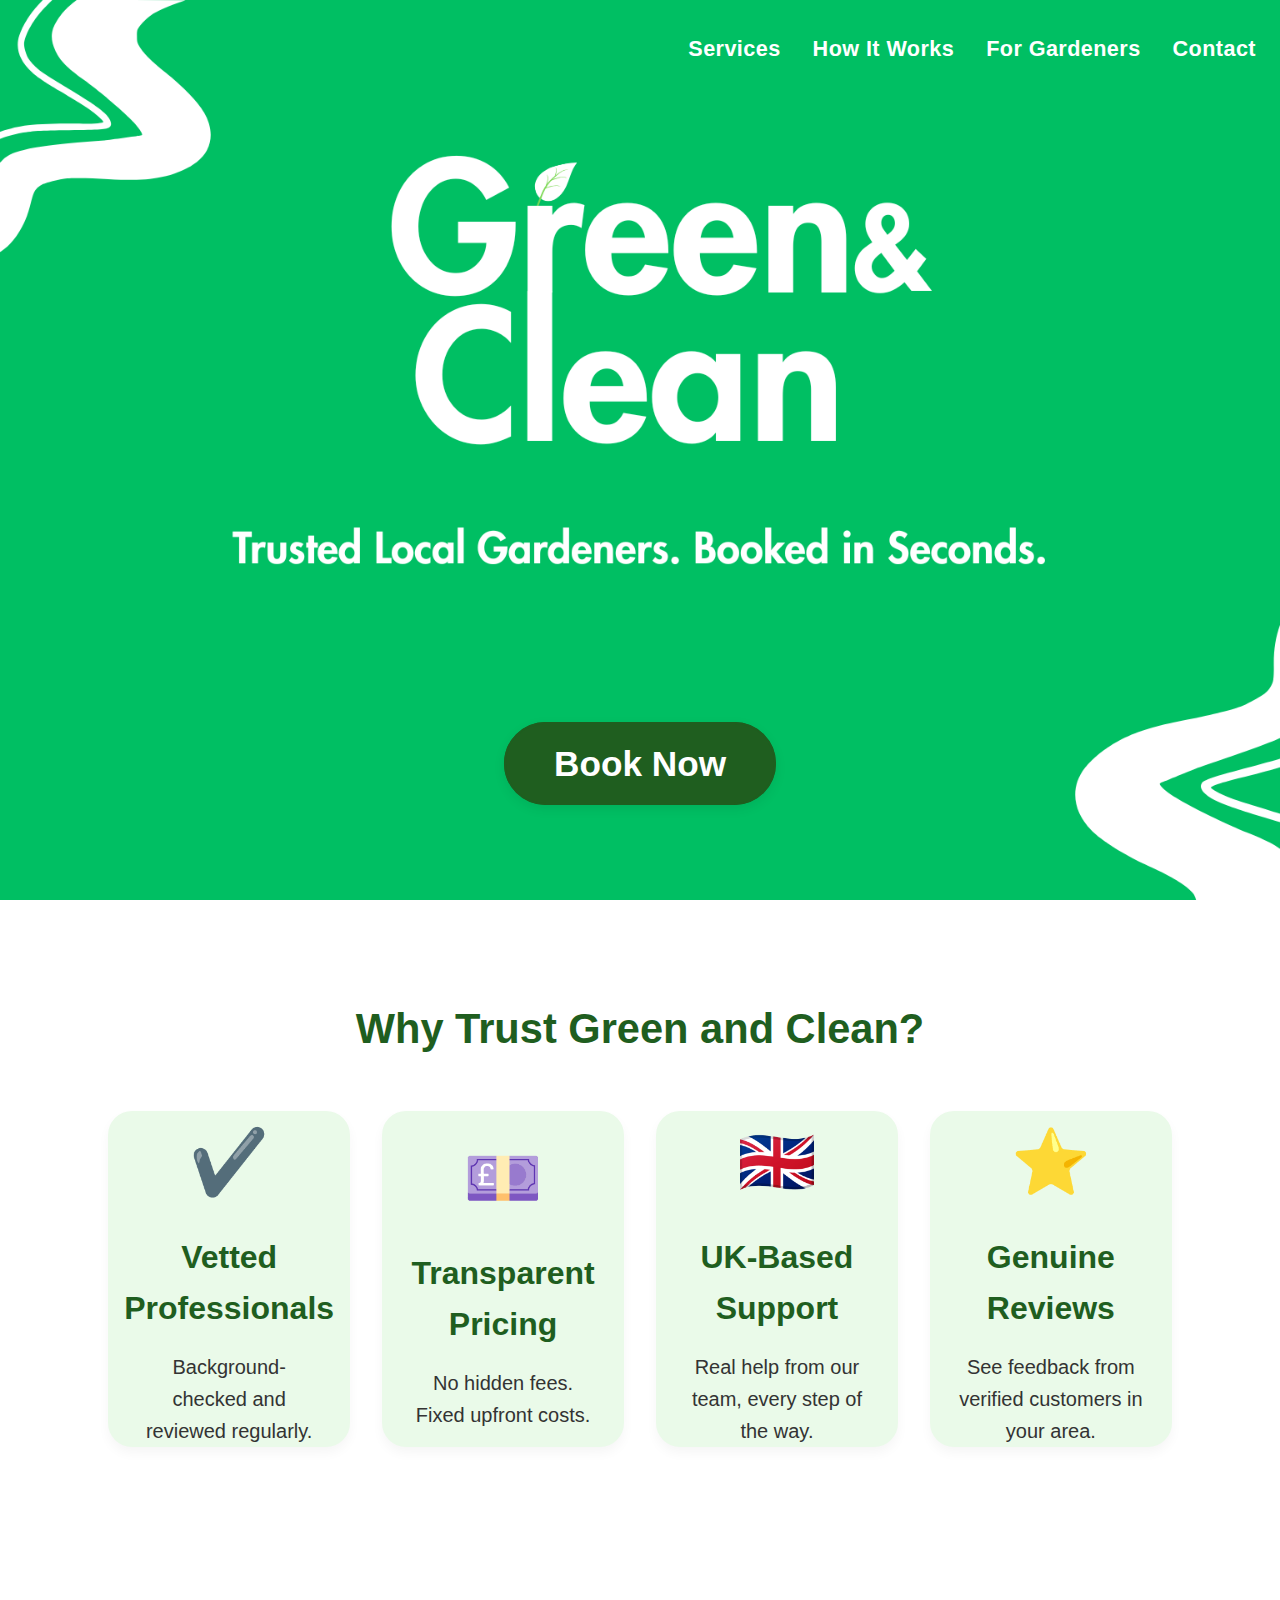
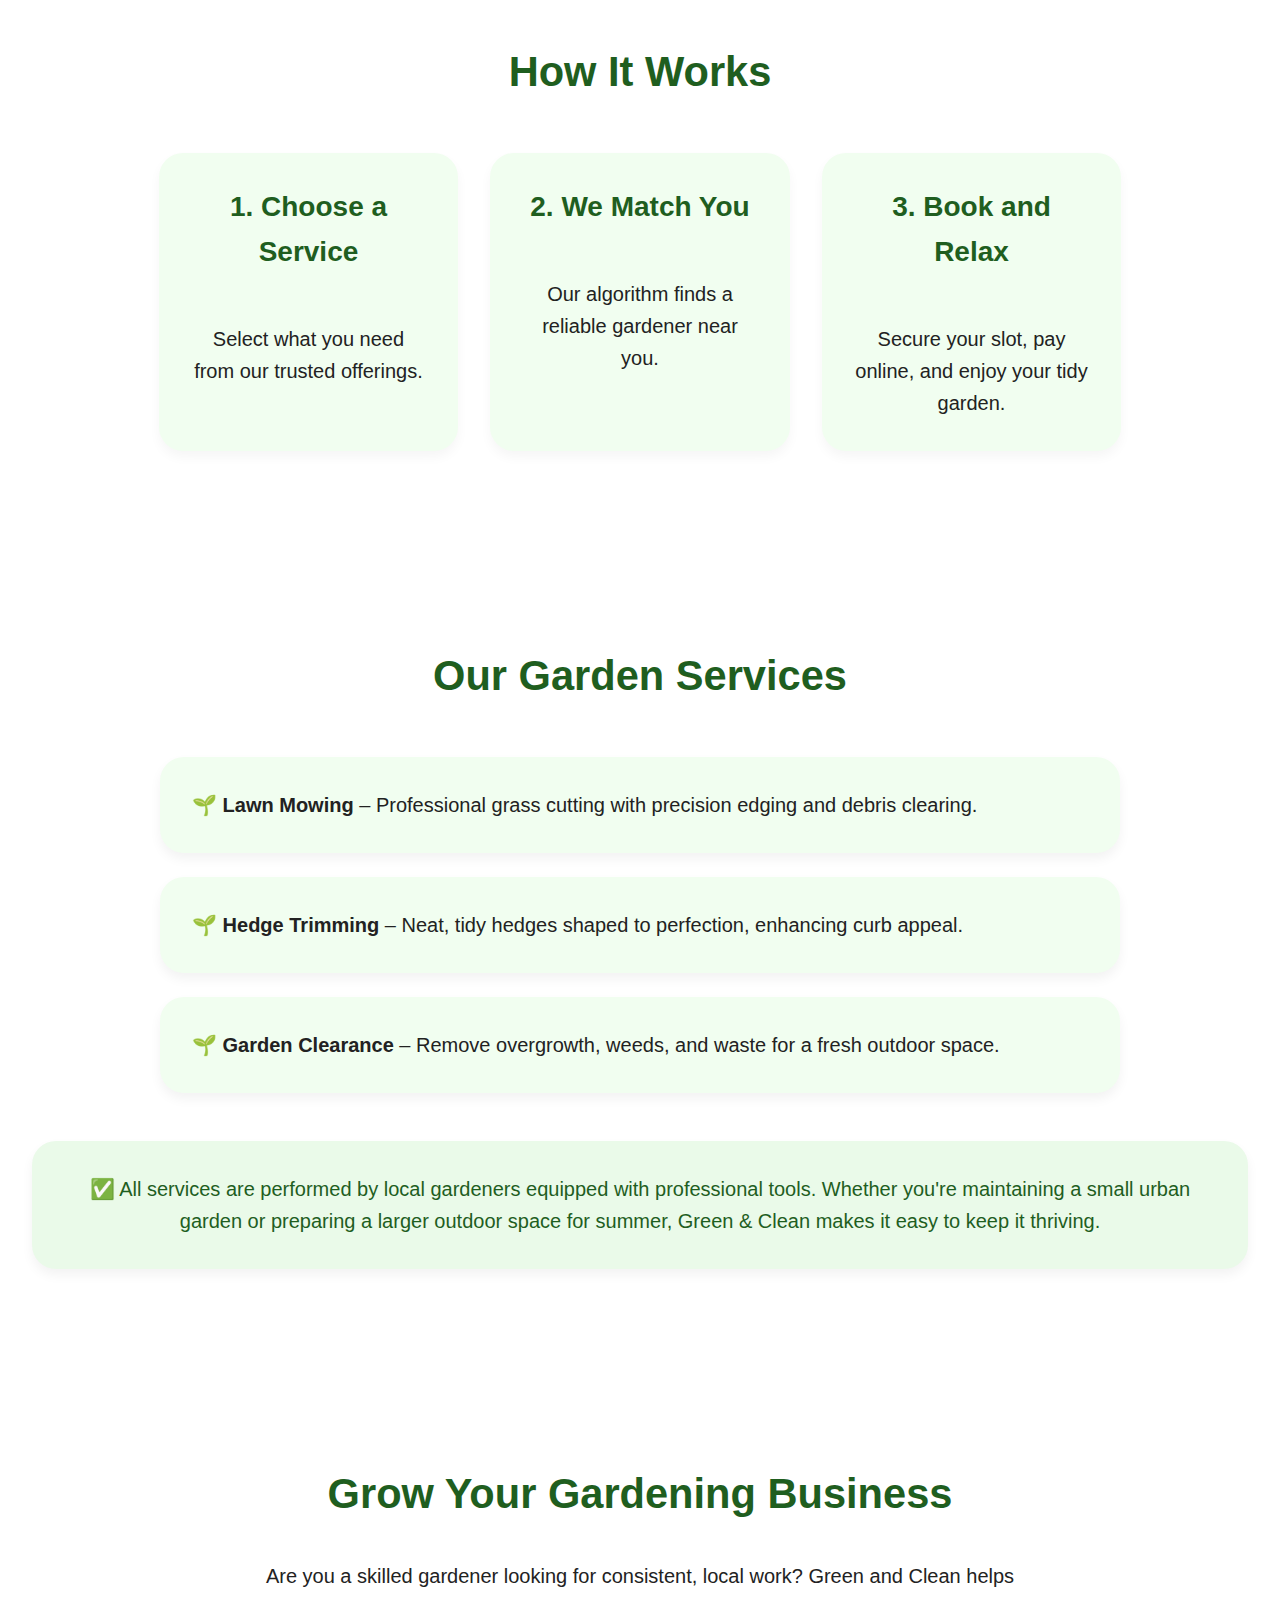
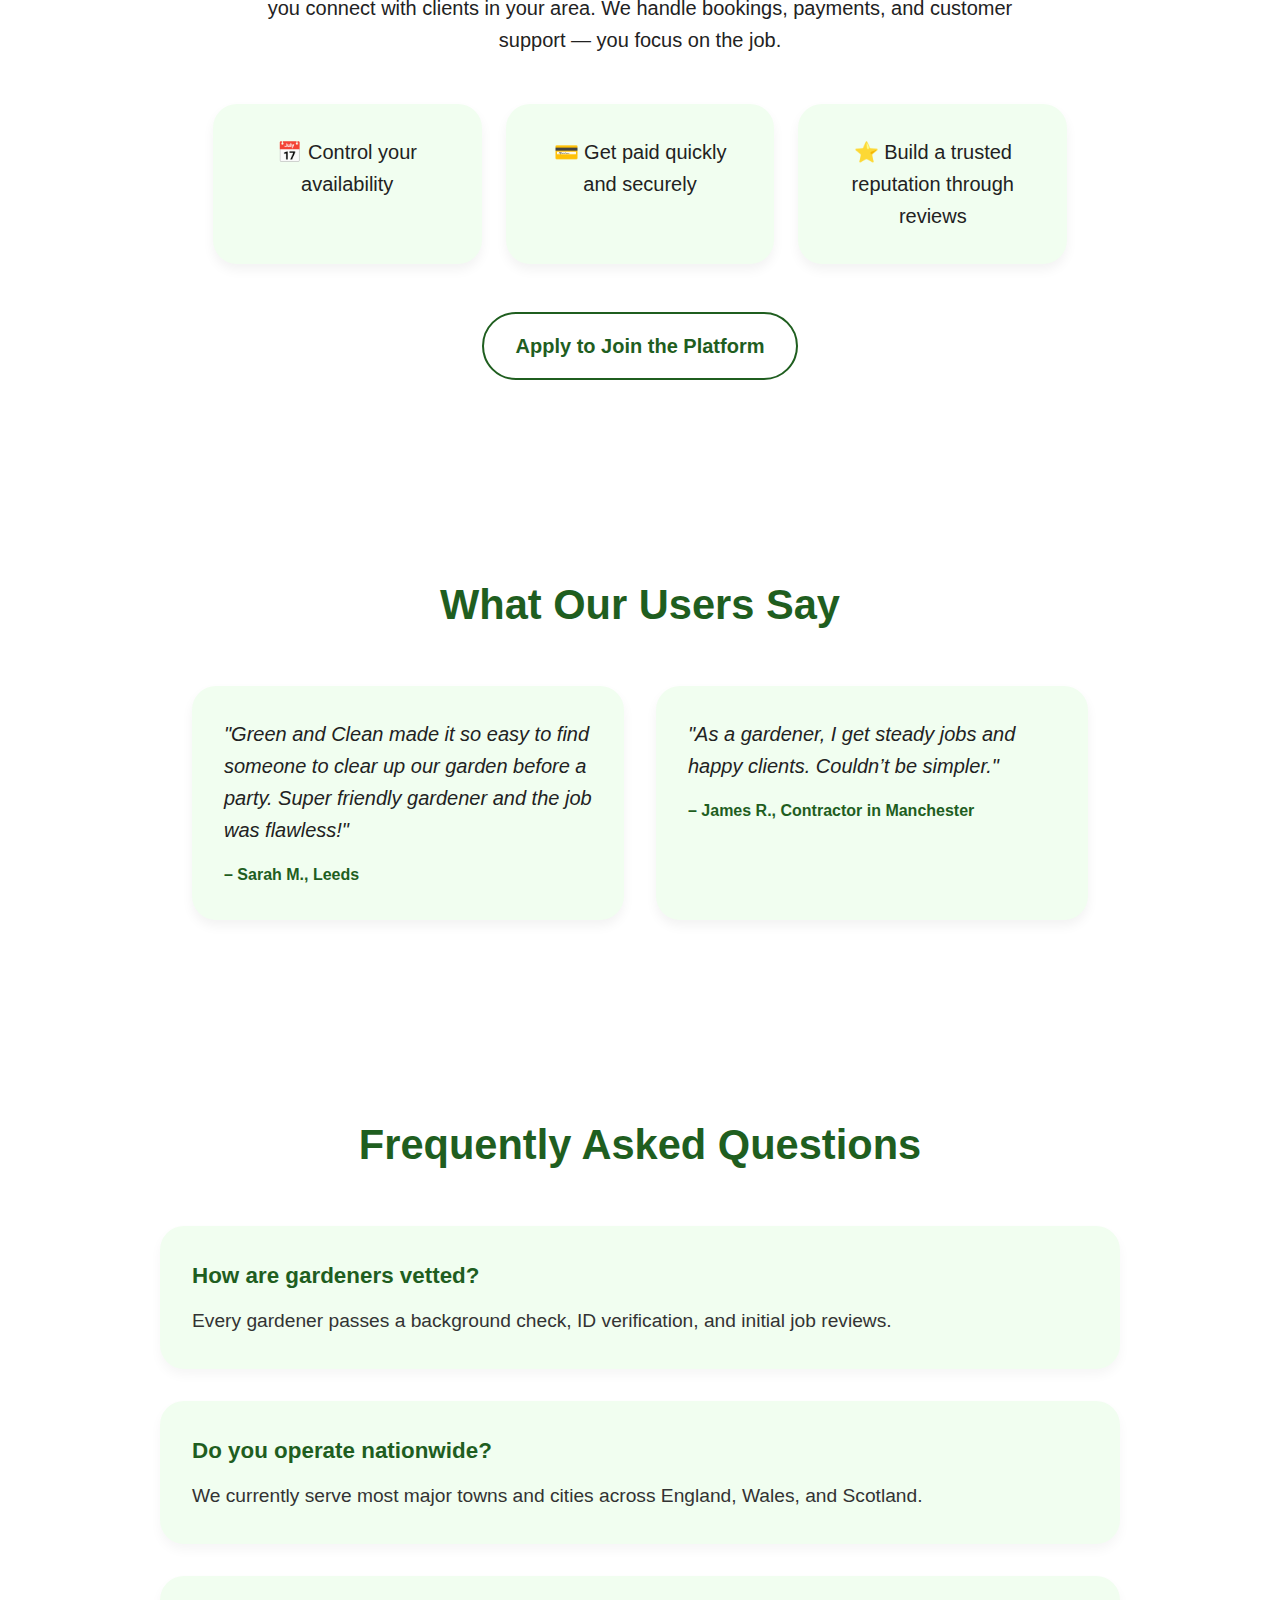
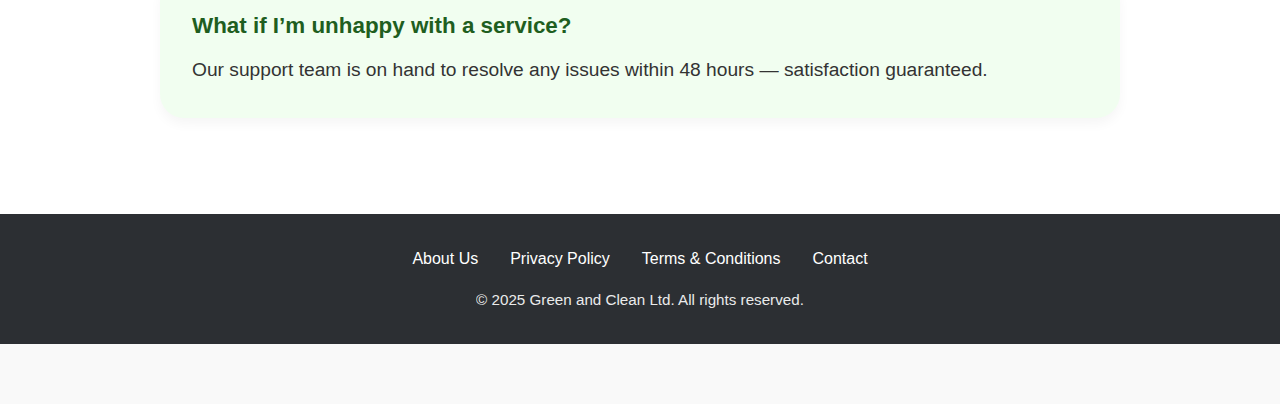
==== index.html @ ac37b27d "init landing page" ====
<!DOCTYPE html>
<html lang="en">
<head>
  <meta charset="UTF-8" />
  <meta name="viewport" content="width=device-width, initial-scale=1.0" />
  <meta name="description" content="Book trusted local gardeners with Green and Clean. Lawn mowing, hedge trimming, pressure washing and more across the UK." />
  <title>Green and Clean | Outdoor Gardening Services</title>
  <link rel="stylesheet" href="styles.css" />
  <link href="https://fonts.googleapis.com/css2?family=Inter:wght@400;600;700&display=swap" rel="stylesheet">
</head>
<body>
<!-- HERO SECTION -->
<header class="hero-banner">
    <div class="topbar">
      <ul class="nav-links">
        <li><a href="#services">Services</a></li>
        <li><a href="#how-it-works">How it Works</a></li>
        <li><a href="#contractors">For Gardeners</a></li>
        <li><a href="#contact">Contact</a></li>
      </ul>
    </div>
    <img src="assets/banner.png" alt="Green and Clean Banner" class="hero-banner-img" />
  </header>
  
  <!-- BOOK NOW BUTTON -->
  <div class="book-now-container">
    <a href="#services" class="cta large-cta">Book Now</a>
  </div>
  
  

<!-- TRUST SECTION -->
<section class="trust-section">
    <h2>Why Trust Green and Clean?</h2>
    <div class="trust-row">
      <div class="trust-block">
        <div class="emoji">✔️</div>
        <h3>Vetted Professionals</h3>
        <p>Background-checked and reviewed regularly.</p>
      </div>
      <div class="trust-block">
        <div class="emoji">💷</div>
        <h3>Transparent Pricing</h3>
        <p>No hidden fees. Fixed upfront costs.</p>
      </div>
      <div class="trust-block">
        <div class="emoji">🇬🇧</div>
        <h3>UK-Based Support</h3>
        <p>Real help from our team, every step of the way.</p>
      </div>
      <div class="trust-block">
        <div class="emoji">⭐</div>
        <h3>Genuine Reviews</h3>
        <p>See feedback from verified customers in your area.</p>
      </div>
    </div>
  </section>

   
    <!-- HOW IT WORKS SECTION -->
    <section id="how-it-works" class="how-it-works">
      <h2>How It Works</h2>
      <div class="steps">
        <div class="step"><strong>1. Choose a Service</strong><br>Select what you need from our trusted offerings.</div>
        <div class="step"><strong>2. We Match You</strong><br>Our algorithm finds a reliable gardener near you.</div>
        <div class="step"><strong>3. Book and Relax</strong><br>Secure your slot, pay online, and enjoy your tidy garden.</div>
      </div>
    </section>
  
<!-- SERVICES SECTION -->
<section id="services" class="services">
    <h2>Our Garden Services</h2>
    <div class="services-wrapper">
      <div class="services-block">
        <p>🌱 <strong>Lawn Mowing</strong> – Professional grass cutting with precision edging and debris clearing.</p>
      </div>
      <div class="services-block">
        <p>🌱 <strong>Hedge Trimming</strong> – Neat, tidy hedges shaped to perfection, enhancing curb appeal.</p>
      </div>
      <div class="services-block">
        <p>🌱 <strong>Garden Clearance</strong> – Remove overgrowth, weeds, and waste for a fresh outdoor space.</p>
      </div>
    </div>
  
    <div class="services-block highlight">
      <p>✅ All services are performed by local gardeners equipped with professional tools. Whether you're maintaining a small urban garden or preparing a larger outdoor space for summer, Green & Clean makes it easy to keep it thriving.</p>
    </div>
  </section> 

  
<!-- FOR CONTRACTORS -->
<section id="contractors" class="contractors">
    <h2>Grow Your Gardening Business</h2>
    <p class="contractors-intro">
      Are you a skilled gardener looking for consistent, local work? Green and Clean helps you connect with clients in your area. We handle bookings, payments, and customer support — you focus on the job.
    </p>
    <div class="contractors-features">
      <div class="contractor-block">📅 Control your availability</div>
      <div class="contractor-block">💳 Get paid quickly and securely</div>
      <div class="contractor-block">⭐ Build a trusted reputation through reviews</div>
    </div>
    <a href="#join" class="cta secondary">Apply to Join the Platform</a>
  </section>
  
<!-- TESTIMONIALS -->
<section class="testimonials">
    <h2>What Our Users Say</h2>
    <div class="testimonial-wrapper">
      <div class="testimonial-block">
        <p><em>"Green and Clean made it so easy to find someone to clear up our garden before a party. Super friendly gardener and the job was flawless!"</em></p>
        <span>– Sarah M., Leeds</span>
      </div>
      <div class="testimonial-block">
        <p><em>"As a gardener, I get steady jobs and happy clients. Couldn’t be simpler."</em></p>
        <span>– James R., Contractor in Manchester</span>
      </div>
    </div>
  </section>
  
  <!-- FAQ -->
  <section class="faq">
    <h2>Frequently Asked Questions</h2>
    <div class="faq-wrapper">
      <div class="faq-item">
        <strong>How are gardeners vetted?</strong>
        <p>Every gardener passes a background check, ID verification, and initial job reviews.</p>
      </div>
      <div class="faq-item">
        <strong>Do you operate nationwide?</strong>
        <p>We currently serve most major towns and cities across England, Wales, and Scotland.</p>
      </div>
      <div class="faq-item">
        <strong>What if I’m unhappy with a service?</strong>
        <p>Our support team is on hand to resolve any issues within 48 hours — satisfaction guaranteed.</p>
      </div>
    </div>
  </section>
  
  
  <!-- FOOTER -->
  <footer id="contact" class="footer">
    <div class="footer-links">
      <a href="#">About Us</a>
      <a href="#">Privacy Policy</a>
      <a href="#">Terms & Conditions</a>
      <a href="#">Contact</a>
    </div>
    <p>&copy; 2025 Green and Clean Ltd. All rights reserved.</p>
  </footer>
---- styles.css ----
/* Reset + base font */
* {
    margin: 0;
    padding: 0;
    box-sizing: border-box;
  }
  
  body {
    font-family: 'Avenir', 'Futura', 'Segoe UI', 'Helvetica Neue', sans-serif;
    line-height: 1.6;
    background-color: #f9f9f9;
    color: #222;
    padding-bottom: 60px;
  }
  
  html {
    scroll-behavior: smooth;
  }
  
  /* Layout container helper */
  .text-section {
    max-width: 960px;
    margin: 0 auto;
    padding: 3rem 1rem;
  }
  
  /* FULLSCREEN HERO */
  .hero-banner {
    position: relative;
    width: 100%;
    height: 100vh;
    overflow: hidden;
  }
  
  .hero-banner-img {
    width: 100%;
    height: 100%;
    object-fit: cover;
    display: block;
  }
  
/* HERO TOPBAR (LOGO + NAV LINKS) */
.topbar {
    position: absolute;
    top: 2rem;
    right: 1.5rem;
    display: flex;
    justify-content: flex-end;
    align-items: center;
    z-index: 10;
  }
  
  .topbar .nav-links {
    list-style: none;
    display: flex;
    gap: 2rem; /* reduced spacing for cleaner alignment */
    align-items: center;
  }
  
  .topbar .nav-links a {
    color: #ffffff;
    font-size: 1.35rem; /* smaller and more balanced */
    font-weight: 700;
    letter-spacing: 0.02em;
    text-decoration: none;
    padding: 0.3rem 0;
    position: relative;
    transition: color 0.25s ease-in-out;
    text-transform: capitalize;
    font-family: 'Avenir', 'Futura', 'Segoe UI', 'Helvetica Neue', sans-serif;
  }
  
  .topbar .nav-links a::after {
    content: "";
    position: absolute;
    left: 0;
    bottom: -4px;
    width: 100%;
    height: 2px;
    background-color: #39a846;
    opacity: 0;
    transform: translateY(3px);
    transition: all 0.3s ease;
  }
  
  .topbar .nav-links a:hover {
    color: #39a846;
  }
  
  .topbar .nav-links a:hover::after {
    opacity: 1;
    transform: translateY(0);
  }
  
  
  /* HERO BOOK NOW BUTTON */
  .book-now-container {
    position: absolute;
    bottom: 12%;
    left: 50%;
    transform: translateX(-50%);
    z-index: 5;
  }
  
  .large-cta {
    background-color: #1f5e1f;
    color: #ffffff;
    font-size: 2.2rem;
    padding: 1.25rem 3rem;
    border-radius: 999px;
    font-weight: 800;
    border: 2px solid #1f5e1f;
    text-decoration: none;
    transition: all 0.25s ease-in-out;
    box-shadow: 0 4px 12px rgba(0, 0, 0, 0.08);
  }
  
  .large-cta:hover {
    background-color: #ffffff;
    color: #1f5e1f;
    transform: translateY(-3px);
    box-shadow: 0 8px 20px rgba(0, 0, 0, 0.15);
  }
  
  /* TRUST SECTION */
  .trust-section {
    width: 100%;
    background-color: #ffffff;
    padding: 6rem 2rem;
    text-align: center;
  }
  
  .trust-section h2 {
    font-size: 2.6rem;
    margin-bottom: 3rem;
    color: #1f5e1f;
    font-weight: 800;
  }
  
  .trust-row {
    display: flex;
    justify-content: center;
    gap: 2rem;
    flex-wrap: wrap;
    padding: 0 2rem;
  }
  
  .trust-block {
    width: 21%;
    aspect-ratio: 1 / 1;
    background-color: #eafae9;
    border-radius: 1.5rem;
    display: flex;
    flex-direction: column;
    justify-content: center;
    align-items: center;
    box-shadow: 0 6px 12px rgba(0, 0, 0, 0.04);
    transition: transform 0.3s ease, box-shadow 0.3s ease;
  }
  
  .trust-block:hover {
    transform: translateY(-4px);
    box-shadow: 0 10px 20px rgba(0, 0, 0, 0.08);
  }
  
  .trust-block .emoji {
    font-size: 4rem;
    margin-bottom: 1.2rem;
  }
  
  .trust-block h3 {
    font-size: 2rem;
    font-weight: 800;
    color: #1f5e1f;
    margin-bottom: 1rem;
  }
  
  .trust-block p {
    font-size: 1.25rem;
    color: #333;
    padding: 0 1rem;
    max-width: 90%;
    margin: 0 auto;
  }
  
  /* Responsive tweaks */
  @media (max-width: 1024px) {
    .trust-row {
      flex-direction: column;
      align-items: center;
    }
  
    .trust-block {
      width: 80%;
      aspect-ratio: auto;
      padding: 2rem;
    }
  }
  
  /* HOW IT WORKS */
  .how-it-works {
    background-color: #ffffff;
    padding: 6rem 2rem;
    text-align: center;
  }
  
  .how-it-works h2 {
    font-size: 2.6rem;
    color: #1f5e1f;
    font-weight: 800;
    margin-bottom: 3rem;
  }
  
  .steps {
    display: flex;
    justify-content: center;
    flex-wrap: wrap;
    gap: 2rem;
    padding: 0 2rem;
  }
  
  .step {
    background-color: #f1fef0;
    border-radius: 1.5rem;
    padding: 2rem;
    width: 26%;
    min-width: 260px;
    box-shadow: 0 6px 12px rgba(0, 0, 0, 0.04);
    transition: transform 0.3s ease, box-shadow 0.3s ease;
    font-size: 1.25rem;
    line-height: 1.6;
    text-align: center;
  }
  
  .step strong {
    font-size: 1.75rem;
    color: #1f5e1f;
    display: block;
    margin-bottom: 1rem;
    font-weight: 800;
  }
  
  .step:hover {
    transform: translateY(-4px);
    box-shadow: 0 10px 20px rgba(0, 0, 0, 0.08);
  }
  
  @media (max-width: 1024px) {
    .steps {
      flex-direction: column;
      align-items: center;
    }
  
    .step {
      width: 80%;
      padding: 2rem;
      aspect-ratio: auto;
    }
  }
  
  
/* SERVICES */
.services {
    background-color: #ffffff;
    padding: 6rem 2rem;
    text-align: center;
  }
  
  .services h2 {
    font-size: 2.6rem;
    color: #1f5e1f;
    font-weight: 800;
    margin-bottom: 3rem;
  }
  
  /* New service block layout */
  .services-wrapper {
    max-width: 960px;
    margin: 0 auto 3rem;
    display: flex;
    flex-direction: column;
    gap: 1.5rem;
  }
  
  /* Each service card */
  .services-block {
    background-color: #f1fef0;
    border-radius: 1.5rem;
    box-shadow: 0 6px 12px rgba(0, 0, 0, 0.05);
    padding: 2rem;
    transition: transform 0.3s ease, box-shadow 0.3s ease;
    text-align: left;
    font-size: 1.25rem;
  }
  
  .services-block p {
    margin: 0;
    line-height: 1.6;
  }
  
  /* Hover effect */
  .services-block:hover {
    transform: translateY(-4px);
    box-shadow: 0 10px 20px rgba(0, 0, 0, 0.08);
  }
  
  /* Final highlight block */
  .services-block.highlight {
    background-color: #eafae9;
    text-align: center;
    color: #1f5e1f;
    font-weight: 500;
  }
  
  /* Responsive tweaks */
  @media (max-width: 1024px) {
    .services-block {
      font-size: 1.1rem;
      padding: 1.5rem;
    }
  }
  
  /* CONTRACTORS SECTION */
.contractors {
    background-color: #ffffff;
    padding: 6rem 2rem;
    text-align: center;
  }
  
  .contractors h2 {
    font-size: 2.6rem;
    color: #1f5e1f;
    font-weight: 800;
    margin-bottom: 2rem;
  }
  
  /* Paragraph intro */
  .contractors-intro {
    max-width: 800px;
    margin: 0 auto 3rem;
    font-size: 1.25rem;
    line-height: 1.6;
    padding: 0 1rem;
  }
  
  /* Feature block layout */
  .contractors-features {
    display: flex;
    justify-content: center;
    flex-wrap: wrap;
    gap: 1.5rem;
    max-width: 960px;
    margin: 0 auto 3rem;
  }
  
  /* Individual cards */
  .contractor-block {
    background-color: #f1fef0;
    border-radius: 1.5rem;
    padding: 2rem;
    font-size: 1.25rem;
    font-weight: 500;
    box-shadow: 0 6px 12px rgba(0, 0, 0, 0.05);
    width: 28%;
    min-width: 260px;
    transition: transform 0.3s ease, box-shadow 0.3s ease;
  }
  
  .contractor-block:hover {
    transform: translateY(-4px);
    box-shadow: 0 10px 20px rgba(0, 0, 0, 0.08);
  }
  
  /* CTA button stays styled from existing styles */
  .cta.secondary {
    display: inline-block;
    background-color: transparent;
    border: 2px solid #1f5e1f;
    color: #1f5e1f;
    padding: 1rem 2rem;
    border-radius: 999px;
    font-size: 1.25rem;
    font-weight: 700;
    text-decoration: none;
    transition: background-color 0.25s ease, color 0.25s ease;
  }
  
  .cta.secondary:hover {
    background-color: #1f5e1f;
    color: #fff;
  }
  
  /* Responsive tweaks */
  @media (max-width: 1024px) {
    .contractor-block {
      width: 80%;
    }
  }  
  
/* TESTIMONIALS */
.testimonials {
    background-color: #ffffff;
    padding: 6rem 2rem;
    text-align: center;
  }
  
  .testimonials h2 {
    font-size: 2.6rem;
    color: #1f5e1f;
    font-weight: 800;
    margin-bottom: 3rem;
  }
  
  .testimonial-wrapper {
    display: flex;
    flex-wrap: wrap;
    justify-content: center;
    gap: 2rem;
    max-width: 960px;
    margin: 0 auto;
  }
  
  .testimonial-block {
    background-color: #f1fef0;
    border-radius: 1.5rem;
    padding: 2rem;
    width: 45%;
    min-width: 280px;
    box-shadow: 0 6px 12px rgba(0, 0, 0, 0.05);
    transition: transform 0.3s ease, box-shadow 0.3s ease;
    text-align: left;
  }
  
  .testimonial-block:hover {
    transform: translateY(-4px);
    box-shadow: 0 10px 20px rgba(0, 0, 0, 0.08);
  }
  
  .testimonial-block p {
    font-size: 1.25rem;
    font-style: italic;
    margin-bottom: 1rem;
    line-height: 1.6;
  }
  
  .testimonial-block span {
    font-size: 1rem;
    font-weight: 600;
    color: #1f5e1f;
  }
  
  /* FAQ */
  .faq {
    background-color: #ffffff;
    padding: 6rem 2rem;
    text-align: center;
  }
  
  .faq h2 {
    font-size: 2.6rem;
    color: #1f5e1f;
    font-weight: 800;
    margin-bottom: 3rem;
  }
  
  .faq-wrapper {
    display: flex;
    flex-direction: column;
    gap: 2rem;
    max-width: 960px;
    margin: 0 auto;
  }
  
  .faq-item {
    background-color: #f1fef0;
    padding: 2rem;
    border-radius: 1.5rem;
    box-shadow: 0 6px 12px rgba(0, 0, 0, 0.04);
    transition: transform 0.3s ease, box-shadow 0.3s ease;
    text-align: left;
  }
  
  .faq-item:hover {
    transform: translateY(-4px);
    box-shadow: 0 10px 20px rgba(0, 0, 0, 0.08);
  }
  
  .faq-item strong {
    display: block;
    font-size: 1.4rem;
    color: #1f5e1f;
    font-weight: 700;
    margin-bottom: 0.75rem;
  }
  
  .faq-item p {
    font-size: 1.2rem;
    color: #333;
    line-height: 1.6;
  }
  
  /* FOOTER */
  .footer {
    background-color: #2c2f33;
    color: #fff;
    padding: 2rem 1rem;
    text-align: center;
  }
  
  .footer-links {
    display: flex;
    justify-content: center;
    gap: 2rem;
    flex-wrap: wrap;
    margin-bottom: 1rem;
  }
  
  .footer-links a {
    color: #fff;
    text-decoration: none;
    font-weight: 500;
    transition: opacity 0.2s ease;
  }
  
  .footer-links a:hover {
    text-decoration: underline;
    opacity: 0.8;
  }
  
  .footer p {
    font-size: 0.95rem;
    opacity: 0.9;
    margin-top: 1rem;
  }
  
  /* MOBILE STYLES */
  @media (max-width: 768px) {
    .testimonial-wrapper {
      flex-direction: column;
      align-items: center;
    }
  
    .testimonial-block {
      width: 90%;
      text-align: center;
    }
  
    .faq-item {
      padding: 1.5rem;
    }
  
    .testimonial-block p,
    .faq-item p {
      font-size: 1.1rem;
    }
  
    .faq-item strong {
      font-size: 1.25rem;
    }
  
    .footer-links {
      flex-direction: column;
      gap: 1rem;
    }
  }
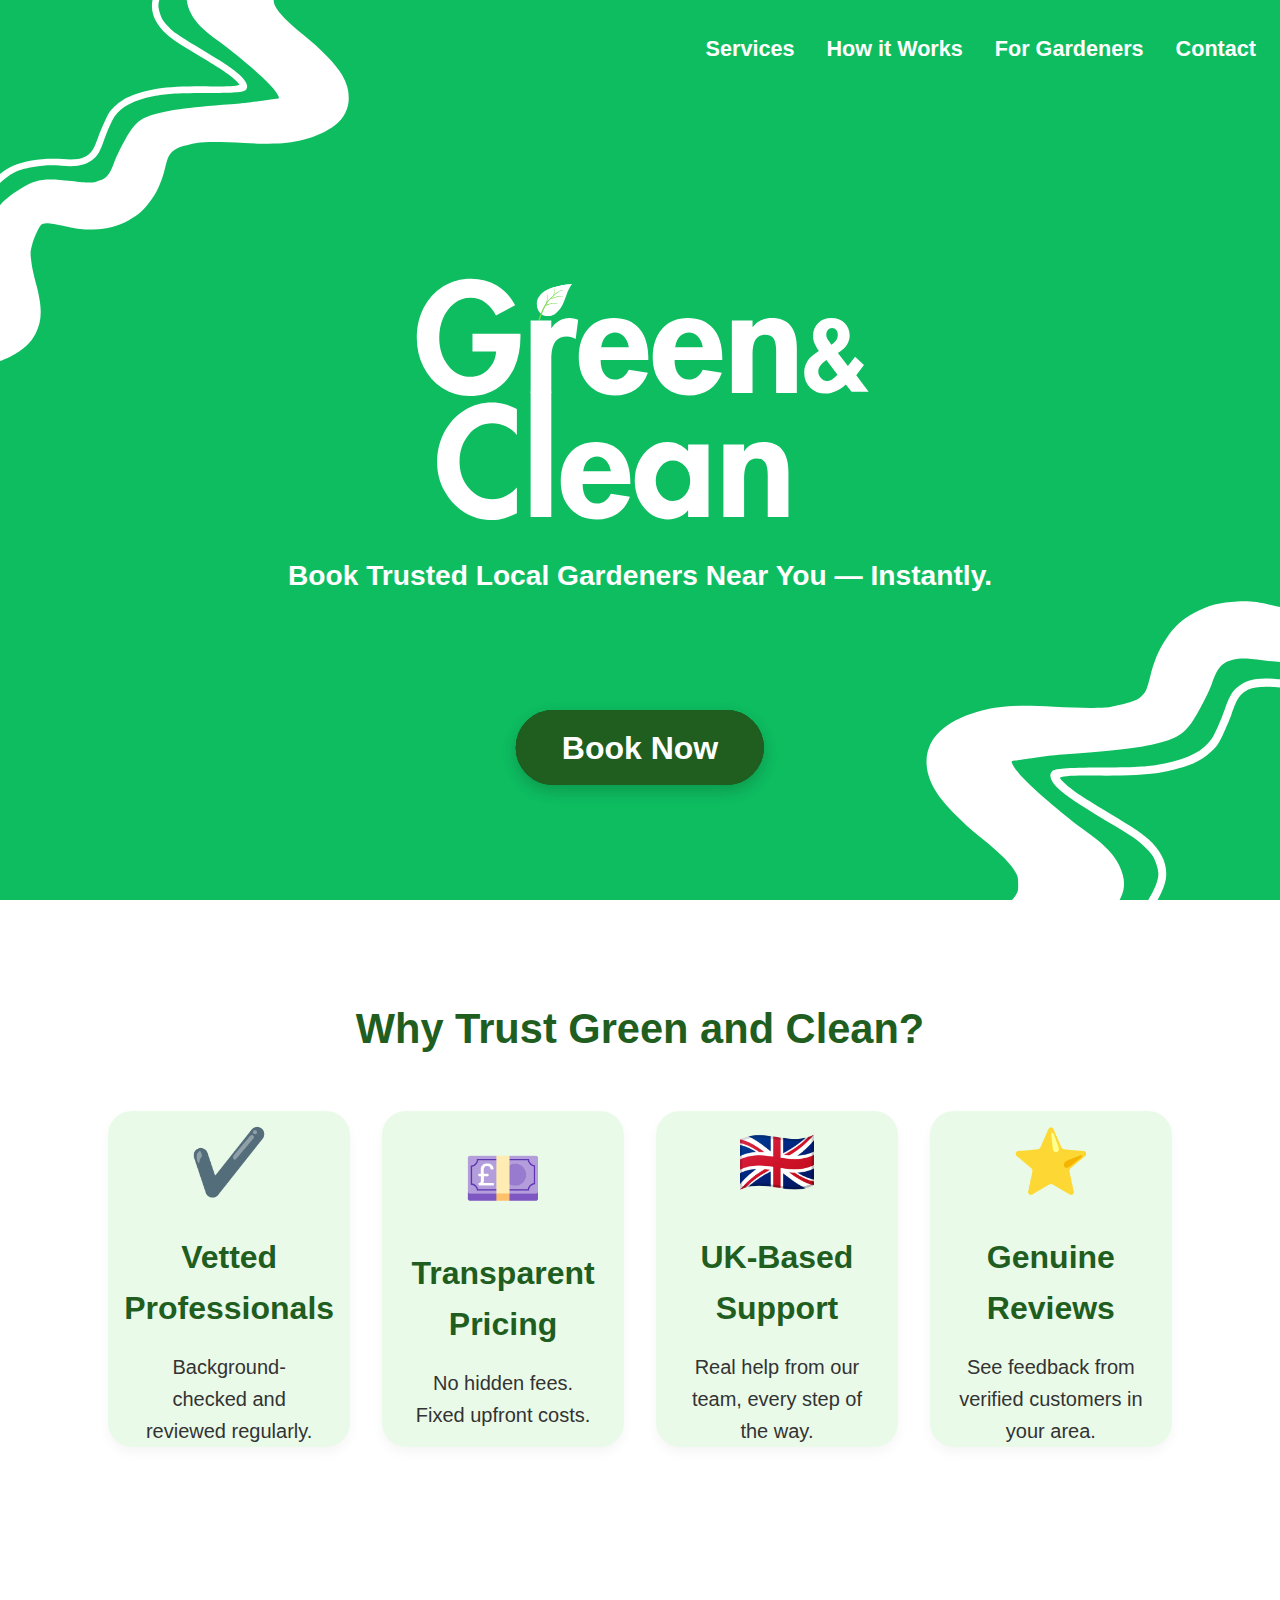
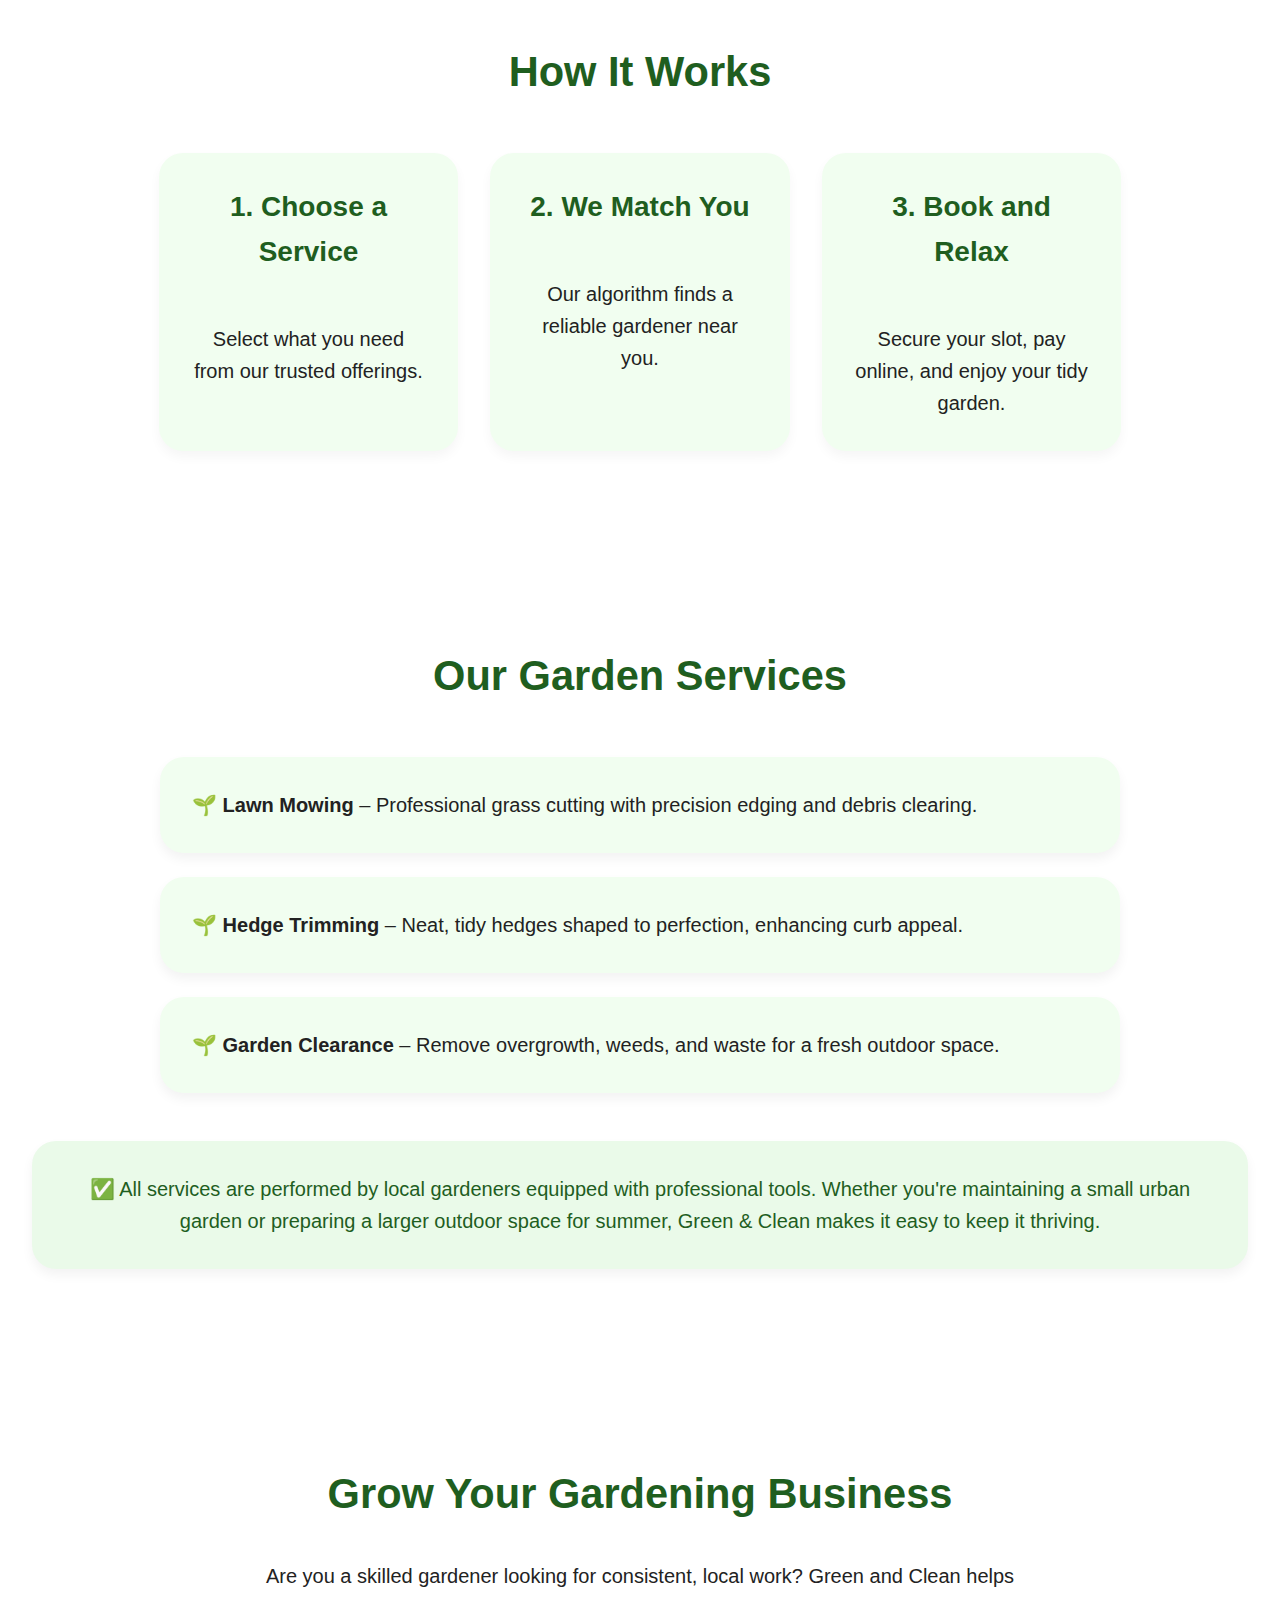
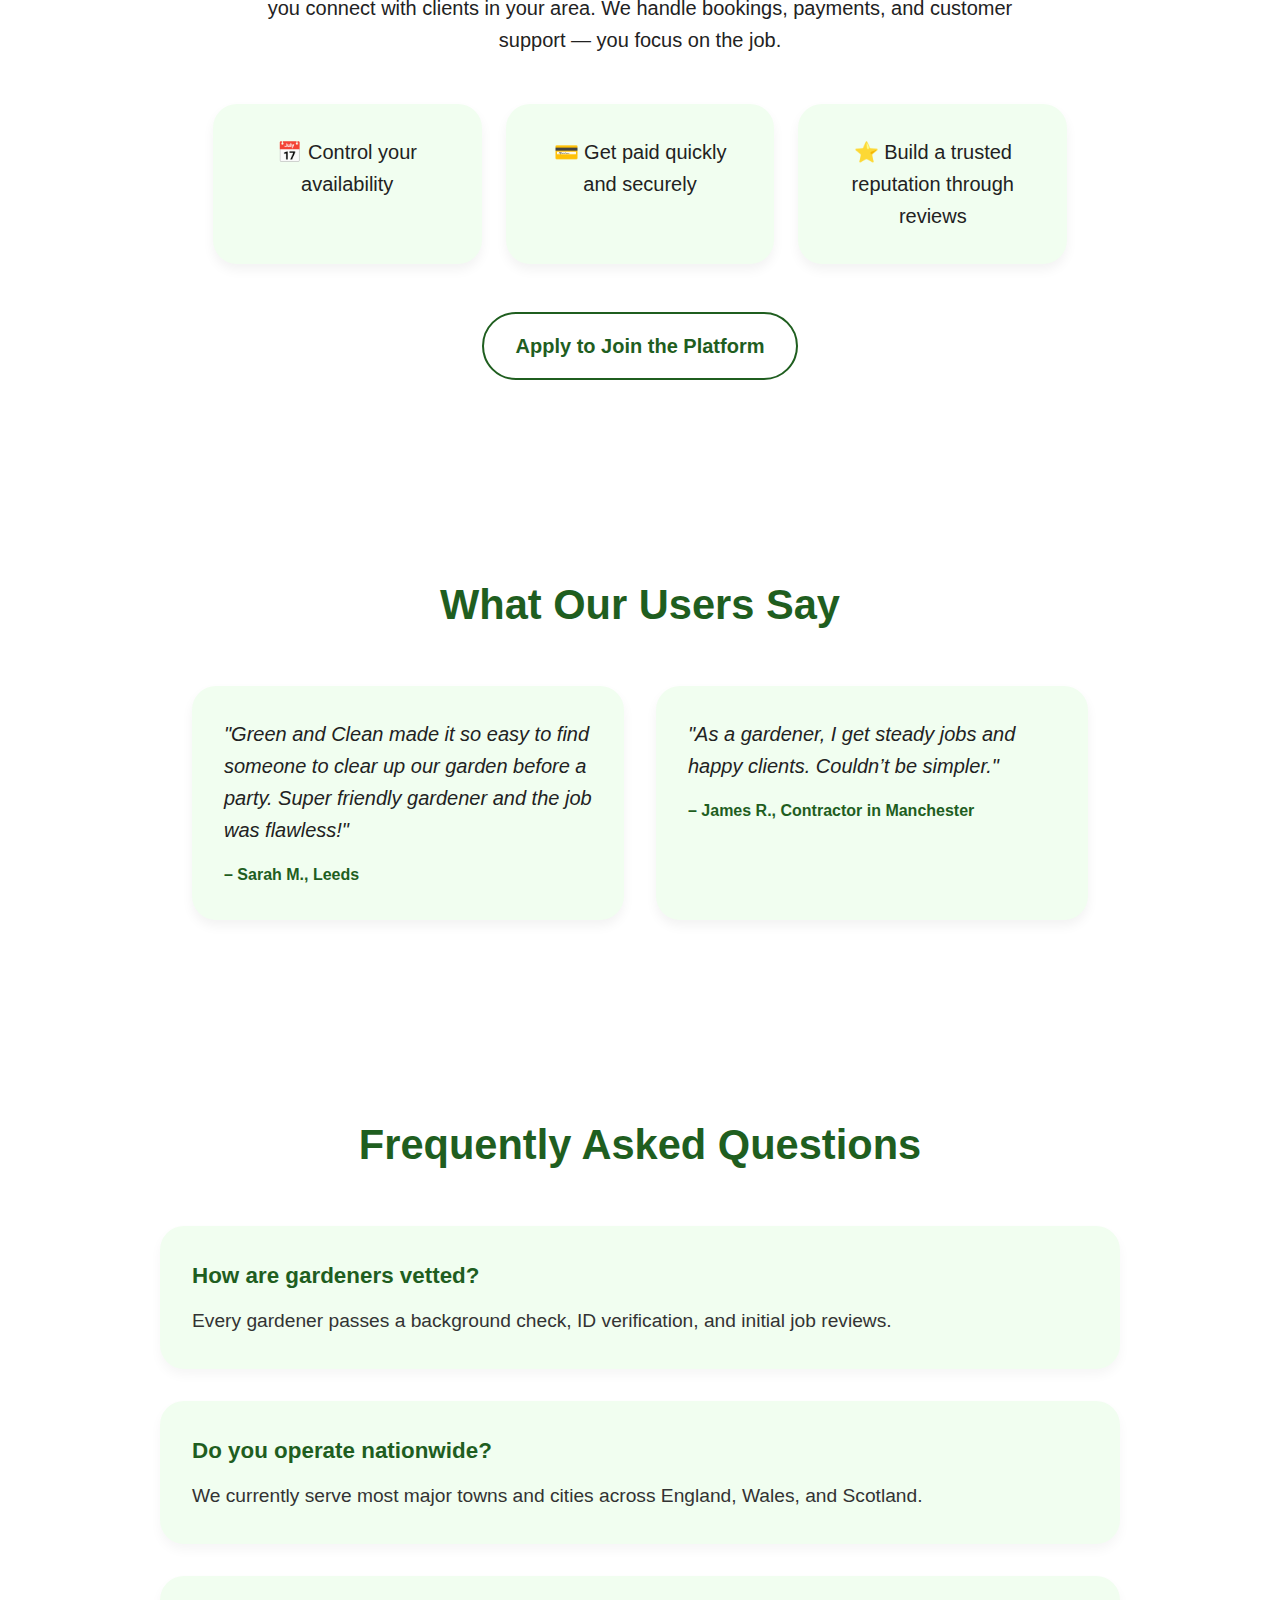
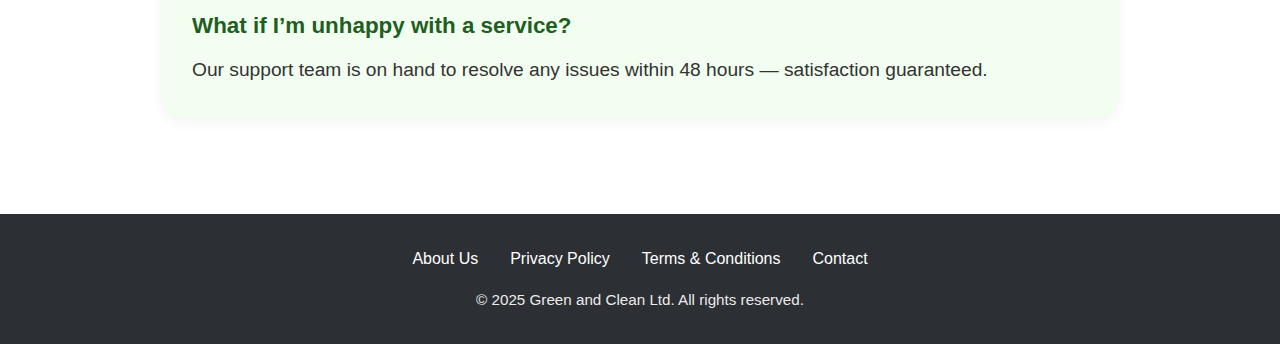
==== commit 59d2d5c7: "split banner and optimised for phones" ====
--- a/index.html
+++ b/index.html
@@ -9,8 +9,10 @@
   <link href="https://fonts.googleapis.com/css2?family=Inter:wght@400;600;700&display=swap" rel="stylesheet">
 </head>
 <body>
+
+
 <!-- HERO SECTION -->
-<header class="hero-banner">
+<header class="hero-banner" role="banner">
     <div class="topbar">
       <ul class="nav-links">
         <li><a href="#services">Services</a></li>
@@ -19,8 +21,39 @@
         <li><a href="#contact">Contact</a></li>
       </ul>
     </div>
-    <img src="assets/banner.png" alt="Green and Clean Banner" class="hero-banner-img" />
+  
+    <div class="hero-banner-content">
+      <img 
+        src="assets/green-and-clean-gardening-logo.svg" 
+        alt="Green and Clean - Trusted Gardening Services in the UK" 
+        class="hero-logo" 
+      />
+      <p class="hero-tagline">Book Trusted Local Gardeners Near You — Instantly.</p>
+      <div class="book-now-container">
+        <a href="#services" class="cta large-cta">Book Now</a>
+      </div>
+    </div>
+  
+    <img 
+      src="assets/left-squiggle-clean-and-green-gardening-services.svg" 
+      class="squiggle squiggle-left" 
+      alt="" 
+      role="presentation" 
+      aria-hidden="true" 
+    />
+    <img 
+      src="assets/right-squiggle-clean-and-green-gardening-services.svg" 
+      class="squiggle squiggle-right" 
+      alt="" 
+      role="presentation" 
+      aria-hidden="true" 
+    />
   </header>
+  
+  
+  
+  
+  
   
   <!-- BOOK NOW BUTTON -->
   <div class="book-now-container">
--- a/styles.css
+++ b/styles.css
@@ -10,7 +10,7 @@
     line-height: 1.6;
     background-color: #f9f9f9;
     color: #222;
-    padding-bottom: 60px;
+    padding-bottom: 0px;
   }
   
   html {
@@ -24,79 +24,91 @@
     padding: 3rem 1rem;
   }
   
-  /* FULLSCREEN HERO */
-  .hero-banner {
-    position: relative;
+/* === HERO BANNER (TOP SECTION) === */
+.hero-banner {
+    background-color: #0fbd61;
     width: 100%;
     height: 100vh;
+    position: relative;
     overflow: hidden;
-  }
-  
-  .hero-banner-img {
-    width: 100%;
-    height: 100%;
-    object-fit: cover;
-    display: block;
-  }
-  
-/* HERO TOPBAR (LOGO + NAV LINKS) */
-.topbar {
+    display: flex;
+    align-items: center;
+    justify-content: center;
+  }
+  
+  /* NAVIGATION */
+  .topbar {
     position: absolute;
     top: 2rem;
     right: 1.5rem;
-    display: flex;
-    justify-content: flex-end;
-    align-items: center;
     z-index: 10;
   }
   
-  .topbar .nav-links {
+  .nav-links {
     list-style: none;
     display: flex;
-    gap: 2rem; /* reduced spacing for cleaner alignment */
-    align-items: center;
-  }
-  
-  .topbar .nav-links a {
+    gap: 2rem;
+  }
+  
+  .nav-links a {
     color: #ffffff;
-    font-size: 1.35rem; /* smaller and more balanced */
+    font-size: 1.35rem;
     font-weight: 700;
-    letter-spacing: 0.02em;
     text-decoration: none;
-    padding: 0.3rem 0;
     position: relative;
     transition: color 0.25s ease-in-out;
-    text-transform: capitalize;
-    font-family: 'Avenir', 'Futura', 'Segoe UI', 'Helvetica Neue', sans-serif;
-  }
-  
-  .topbar .nav-links a::after {
+  }
+  
+  .nav-links a::after {
     content: "";
     position: absolute;
     left: 0;
     bottom: -4px;
     width: 100%;
     height: 2px;
-    background-color: #39a846;
+    background-color: #fff;
     opacity: 0;
     transform: translateY(3px);
     transition: all 0.3s ease;
   }
   
-  .topbar .nav-links a:hover {
-    color: #39a846;
-  }
-  
-  .topbar .nav-links a:hover::after {
+  .nav-links a:hover {
+    color: #eafae9;
+  }
+  
+  .nav-links a:hover::after {
     opacity: 1;
     transform: translateY(0);
   }
   
-  
-  /* HERO BOOK NOW BUTTON */
+  /* HERO CONTENT */
+  .hero-banner-content {
+    display: flex;
+    flex-direction: column;
+    align-items: center;
+    justify-content: center;
+    text-align: center;
+    padding: 2rem;
+    z-index: 2;
+  }
+  
+  .hero-logo {
+    width: clamp(300px, 36vw, 540px);
+    max-width: 100%;
+    margin-bottom: 1.5rem;
+  }
+  
+  .hero-tagline {
+    font-size: clamp(1.4rem, 2.2vw, 2.4rem);
+    font-weight: 700;
+    color: #ffffff;
+    margin-bottom: 2rem;
+  }
+  
+  /* BOOK NOW BUTTON */
   .book-now-container {
     position: absolute;
-    bottom: 12%;
+    bottom: 14%;
     left: 50%;
     transform: translateX(-50%);
     z-index: 5;
@@ -105,22 +117,131 @@
   .large-cta {
     background-color: #1f5e1f;
     color: #ffffff;
-    font-size: 2.2rem;
-    padding: 1.25rem 3rem;
+    font-size: 2rem;
+    padding: 1.1rem 2.75rem;
     border-radius: 999px;
     font-weight: 800;
     border: 2px solid #1f5e1f;
     text-decoration: none;
-    transition: all 0.25s ease-in-out;
-    box-shadow: 0 4px 12px rgba(0, 0, 0, 0.08);
+    transition: all 0.3s ease-in-out;
+    box-shadow: 0 6px 16px rgba(0, 0, 0, 0.1);
+    text-align: center;
   }
   
   .large-cta:hover {
     background-color: #ffffff;
     color: #1f5e1f;
-    transform: translateY(-3px);
-    box-shadow: 0 8px 20px rgba(0, 0, 0, 0.15);
-  }
+    transform: translateY(-4px);
+    box-shadow: 0 10px 24px rgba(0, 0, 0, 0.2);
+  }
+  
+  /* SQUIGGLES */
+  .squiggle {
+    position: absolute;
+    width: clamp(260px, 30vw, 400px);
+    height: auto;
+    z-index: 1;
+    opacity: 1;
+  }
+  
+  .squiggle-left {
+    top: -40px;
+    left: -30px;
+  }
+  
+  .squiggle-right {
+    bottom: -30px;
+    right: -25px;
+  }
+  
+  /* === MOBILE === */
+  @media (max-width: 768px) {
+    .hero-logo {
+      width: clamp(180px, 60vw, 260px);
+      margin-bottom: 1rem;
+    }
+  
+    .hero-tagline {
+      font-size: 1.15rem;
+      padding: 0 1rem;
+      max-width: 90vw;
+    }
+  
+    .book-now-container {
+      bottom: 18%;
+    }
+  
+    .large-cta {
+      font-size: 1.4rem;
+      padding: 1rem 2rem;
+      white-space: nowrap;
+    }
+  
+    .nav-links {
+      flex-direction: column;
+      background-color: rgba(0, 0, 0, 0.75);
+      padding: 1rem;
+      border-radius: 10px;
+      gap: 1rem;
+      width: fit-content;
+      max-width: 90vw;
+    }
+  
+    .nav-links a {
+      font-size: 1.1rem;
+      color: #fff;
+      word-break: break-word;
+    }
+  
+    .topbar {
+      top: 1rem;
+      right: 1rem;
+      left: auto;
+      max-width: 90vw;
+    }
+  
+    .squiggle {
+      width: clamp(180px, 32vw, 240px);
+    }
+  
+    .squiggle-left {
+      top: -15px;
+      left: -10px;
+    }
+  
+    .squiggle-right {
+      bottom: -15px;
+      right: -10px;
+    }
+  }
+  
+  /* === LARGE SCREEN OPTIMIZATION === */
+  @media (min-width: 1920px) {
+    .hero-logo {
+      width: clamp(400px, 40vw, 700px);
+    }
+  
+    .hero-tagline {
+      font-size: clamp(2rem, 2.5vw, 3.2rem);
+      margin-bottom: 2.5rem;
+    }
+  
+    .book-now-container {
+      bottom: 20%;
+    }
+  
+    .large-cta {
+      font-size: 2.4rem;
+      padding: 1.4rem 3.4rem;
+    }
+  
+    .squiggle {
+      width: clamp(400px, 28vw, 520px);
+    }
+  }
+  
+  
+  
   
   /* TRUST SECTION */
   .trust-section {
@@ -183,19 +304,47 @@
     margin: 0 auto;
   }
   
-  /* Responsive tweaks */
-  @media (max-width: 1024px) {
+/* Responsive tweaks for mobile */
+@media (max-width: 768px) {
+    .trust-section h2 {
+      font-size: 2rem;
+      margin-bottom: 2rem;
+      letter-spacing: 0.3px; /* slight polish */
+    }
+  
     .trust-row {
       flex-direction: column;
       align-items: center;
+      gap: 1.5rem;
+      padding: 0 1rem;
     }
   
     .trust-block {
-      width: 80%;
+      width: 90%;
       aspect-ratio: auto;
-      padding: 2rem;
-    }
-  }
+      padding: 2rem 1rem;
+      border-radius: 1.2rem;
+      box-shadow: 0 4px 10px rgba(0, 0, 0, 0.05); /* gentle shadow polish */
+    }
+  
+    .trust-block .emoji {
+      font-size: 3rem;
+      margin-bottom: 1rem;
+    }
+  
+    .trust-block h3 {
+      font-size: 1.5rem;
+      margin-bottom: 0.75rem;
+    }
+  
+    .trust-block p {
+      font-size: 1rem;
+      padding: 0 0.5rem;
+      line-height: 1.5; /* improved readability */
+    }
+  }
+  
+  
   
   /* HOW IT WORKS */
   .how-it-works {
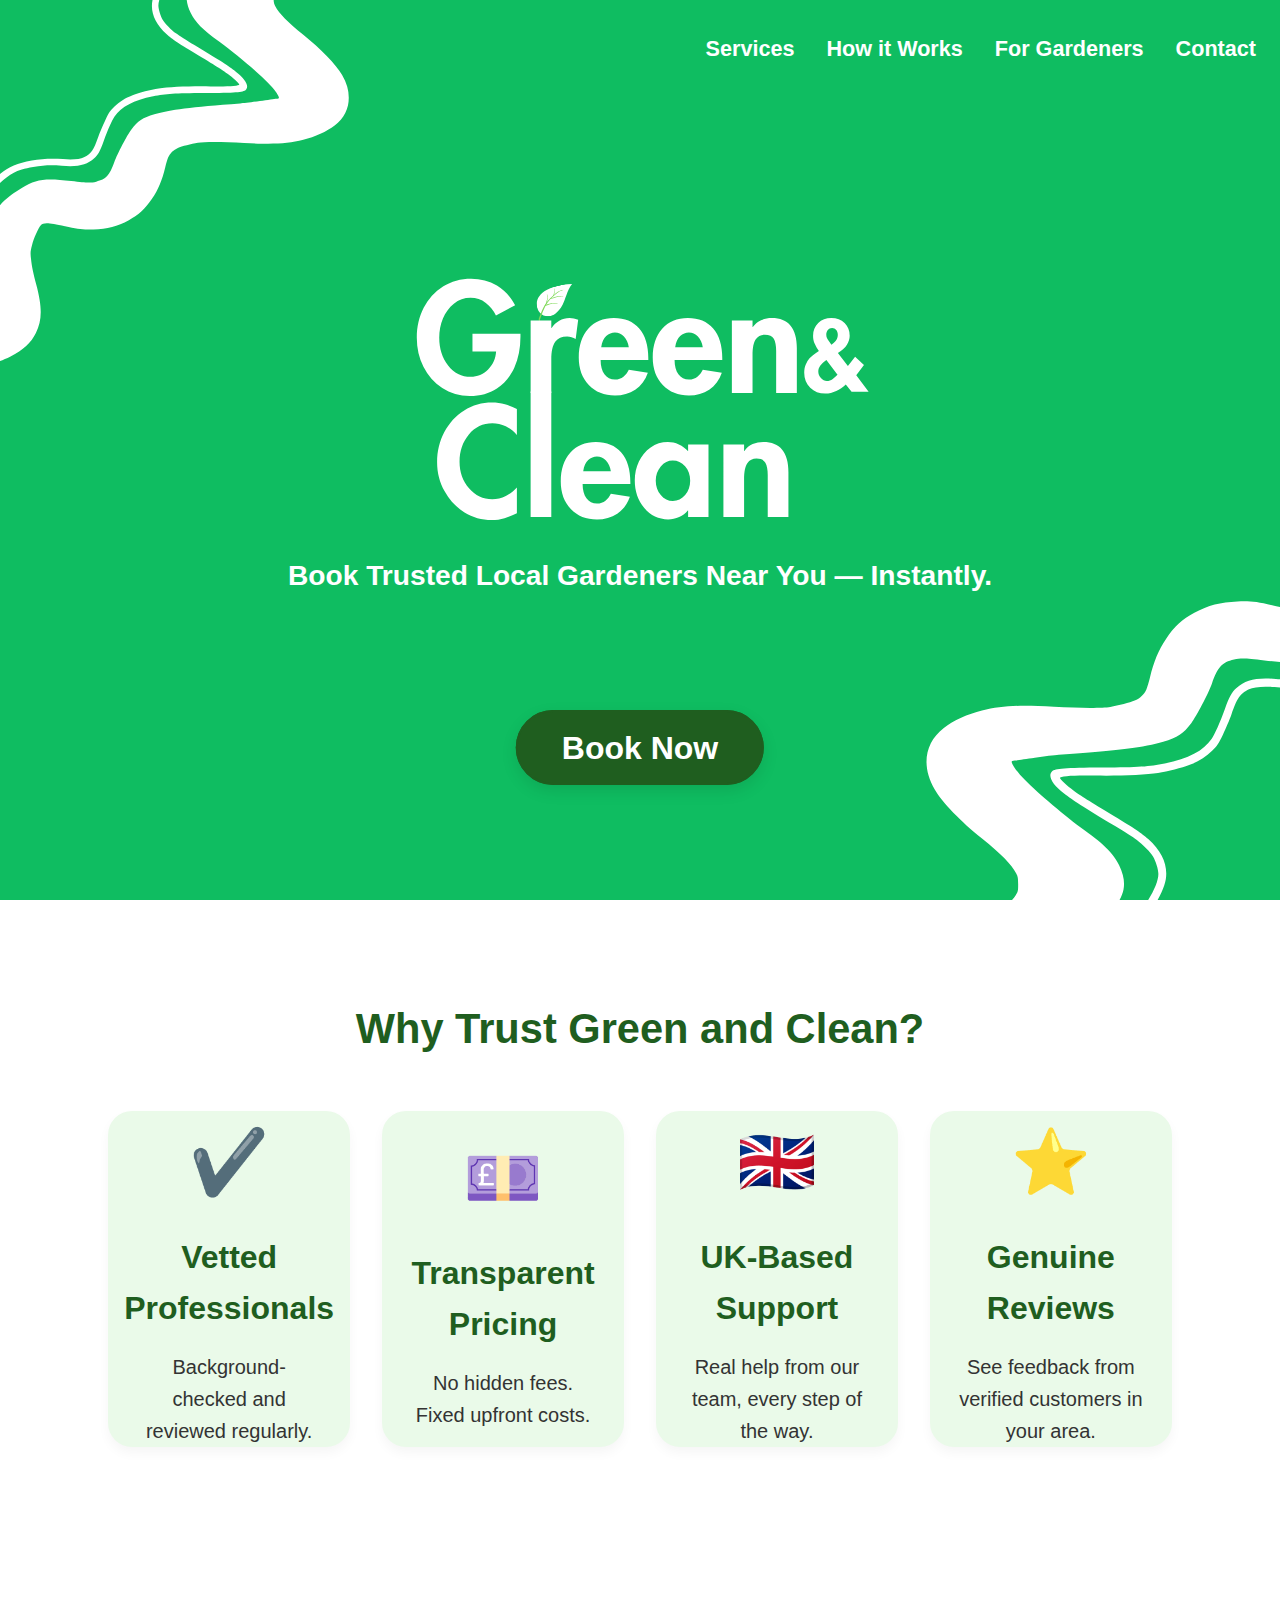
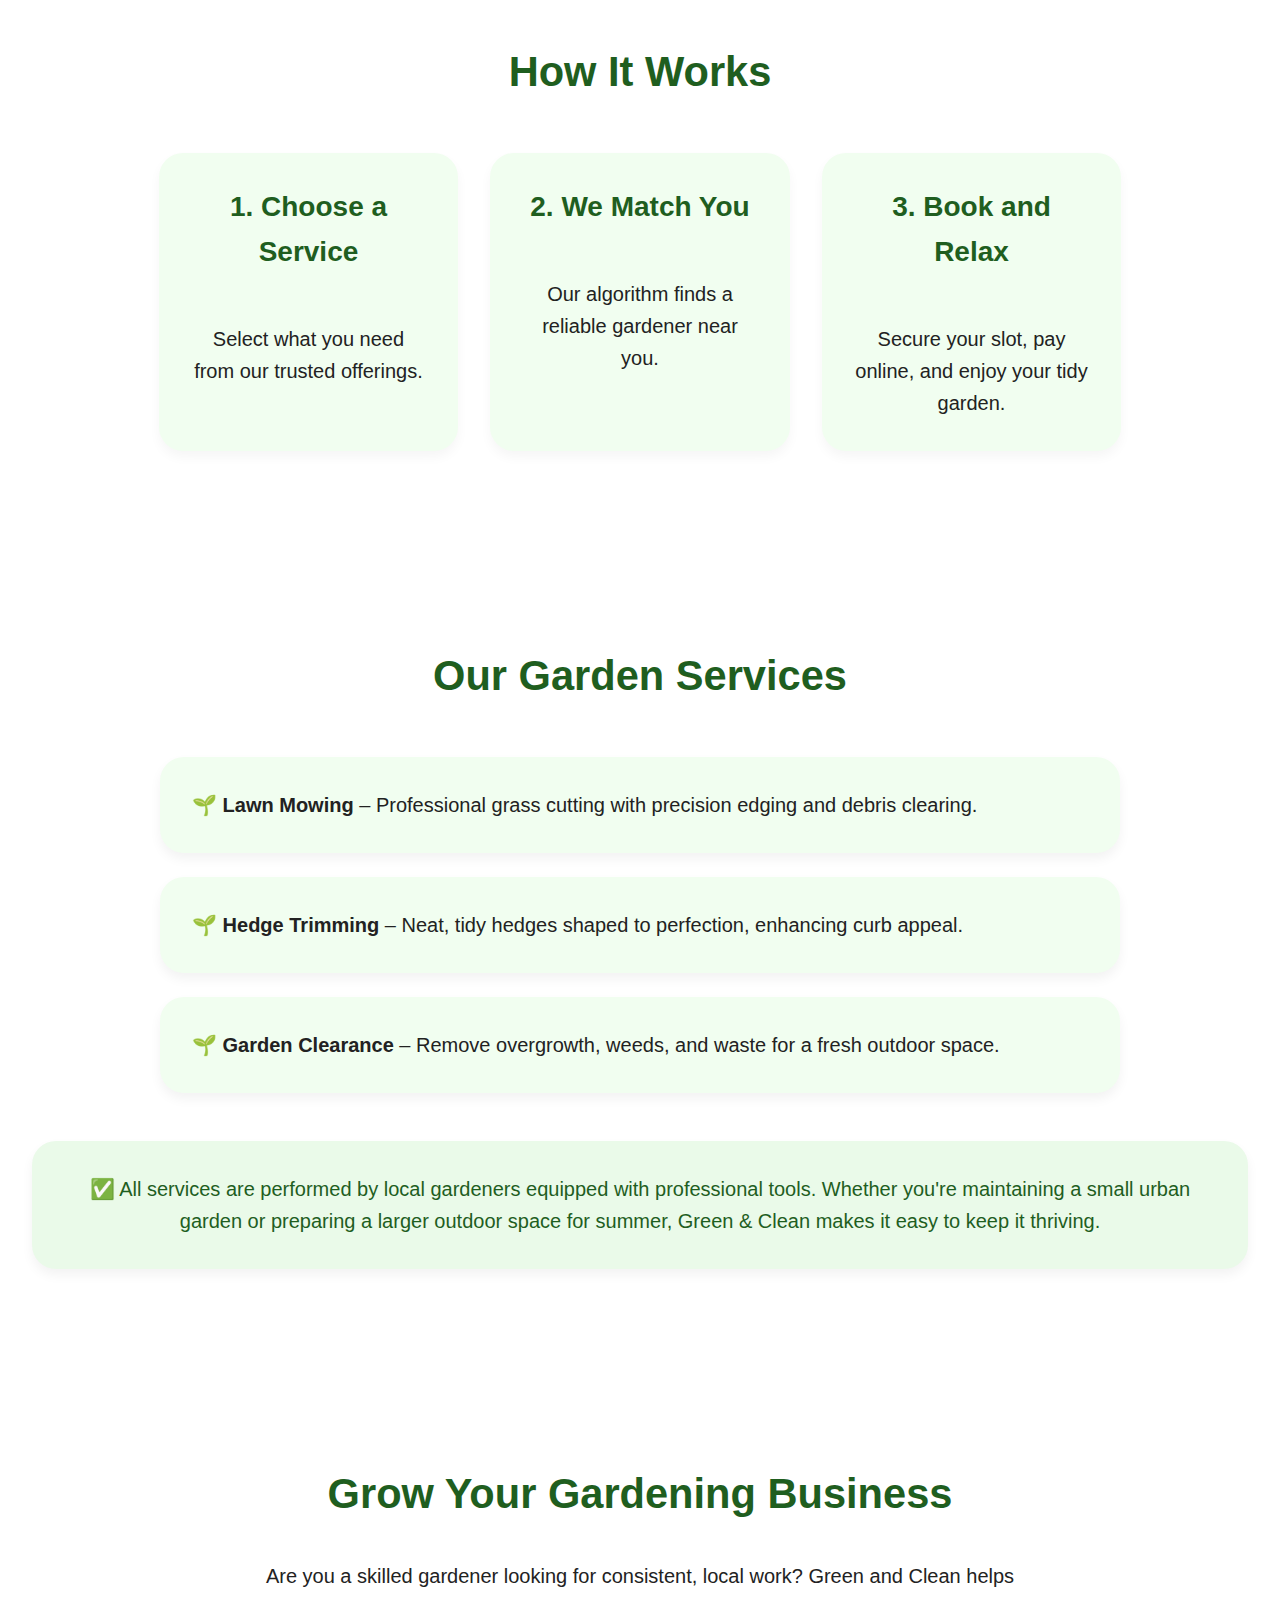
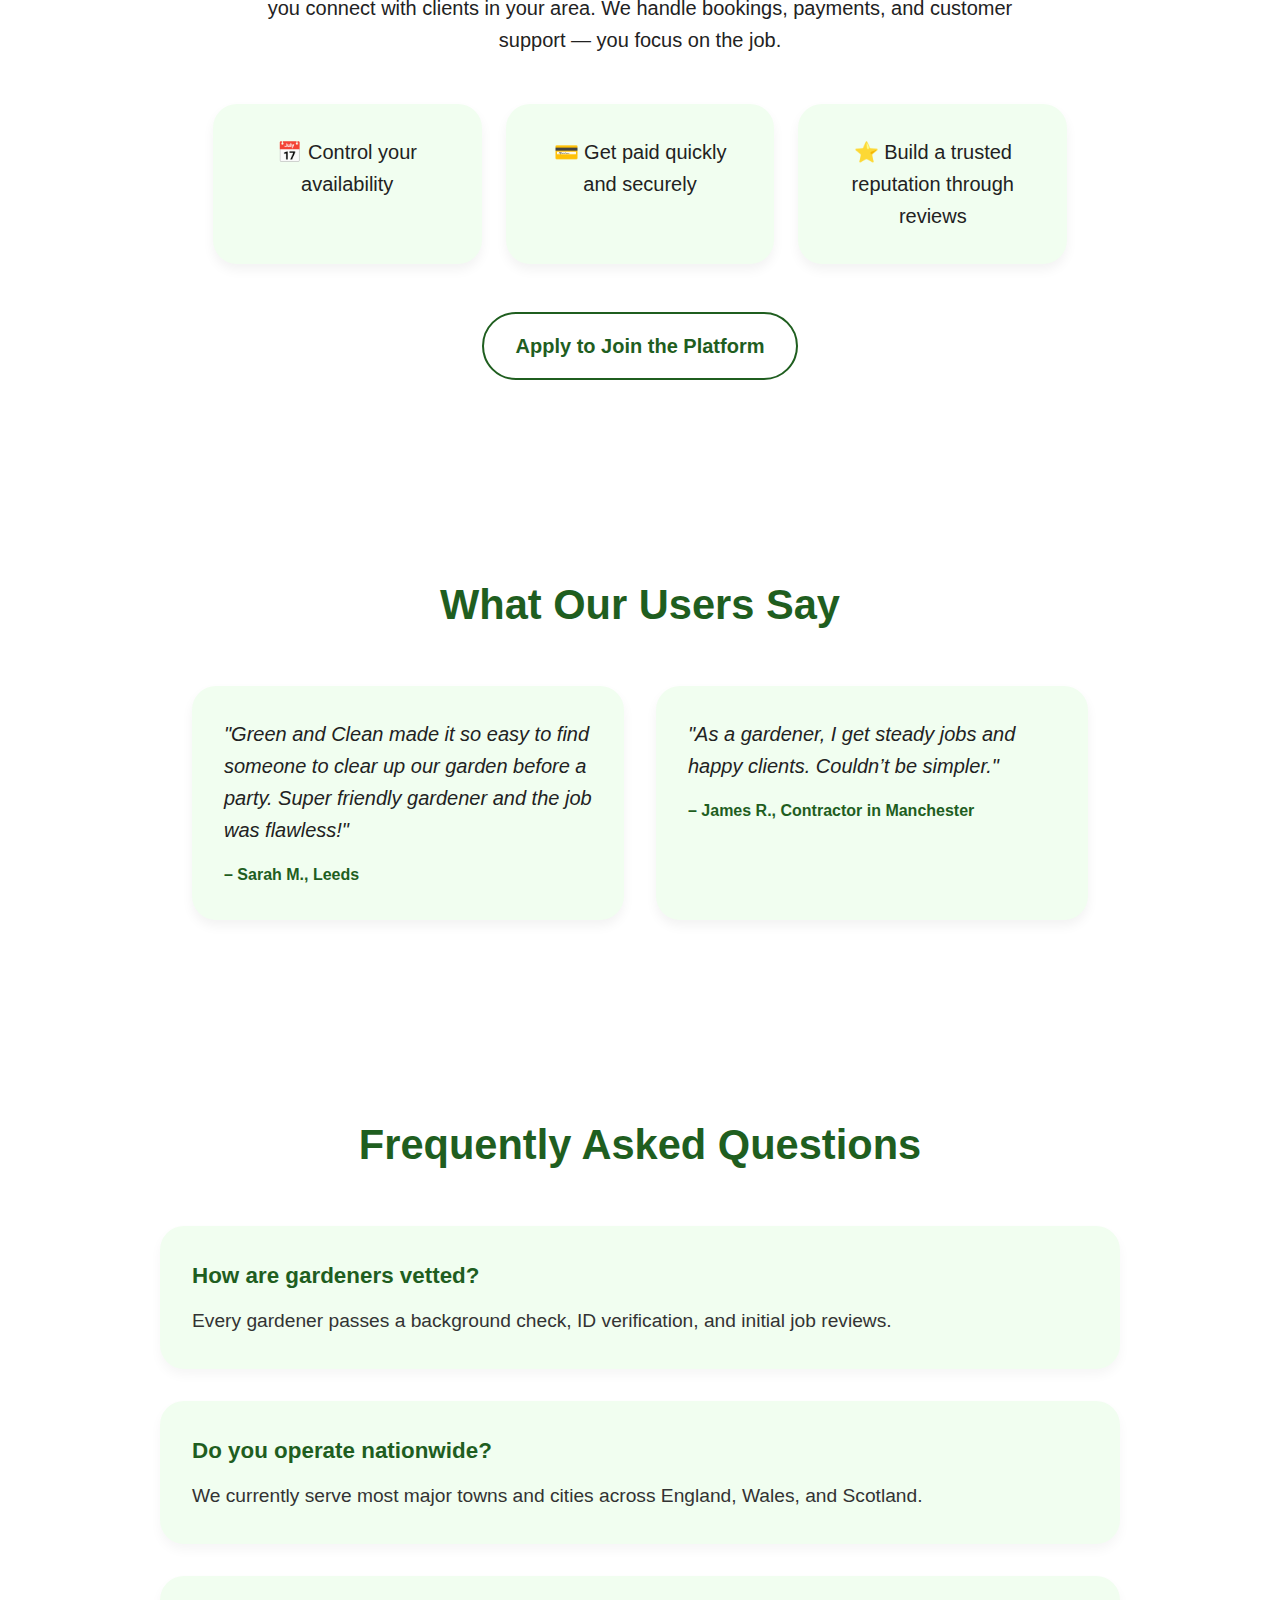
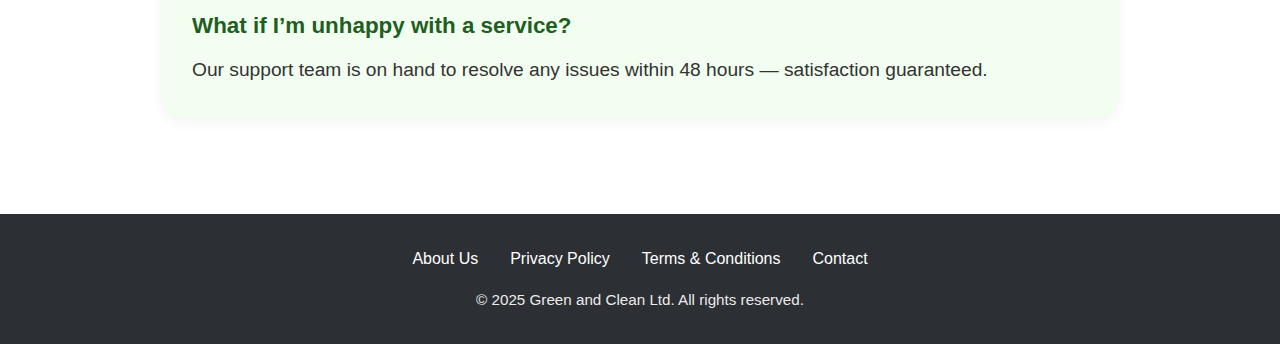
==== commit e772a567: "double button removed" ====
--- a/index.html
+++ b/index.html
@@ -50,16 +50,7 @@
     />
   </header>
   
-  
-  
-  
-  
-  
-  <!-- BOOK NOW BUTTON -->
-  <div class="book-now-container">
-    <a href="#services" class="cta large-cta">Book Now</a>
-  </div>
-  
+
   
 
 <!-- TRUST SECTION -->
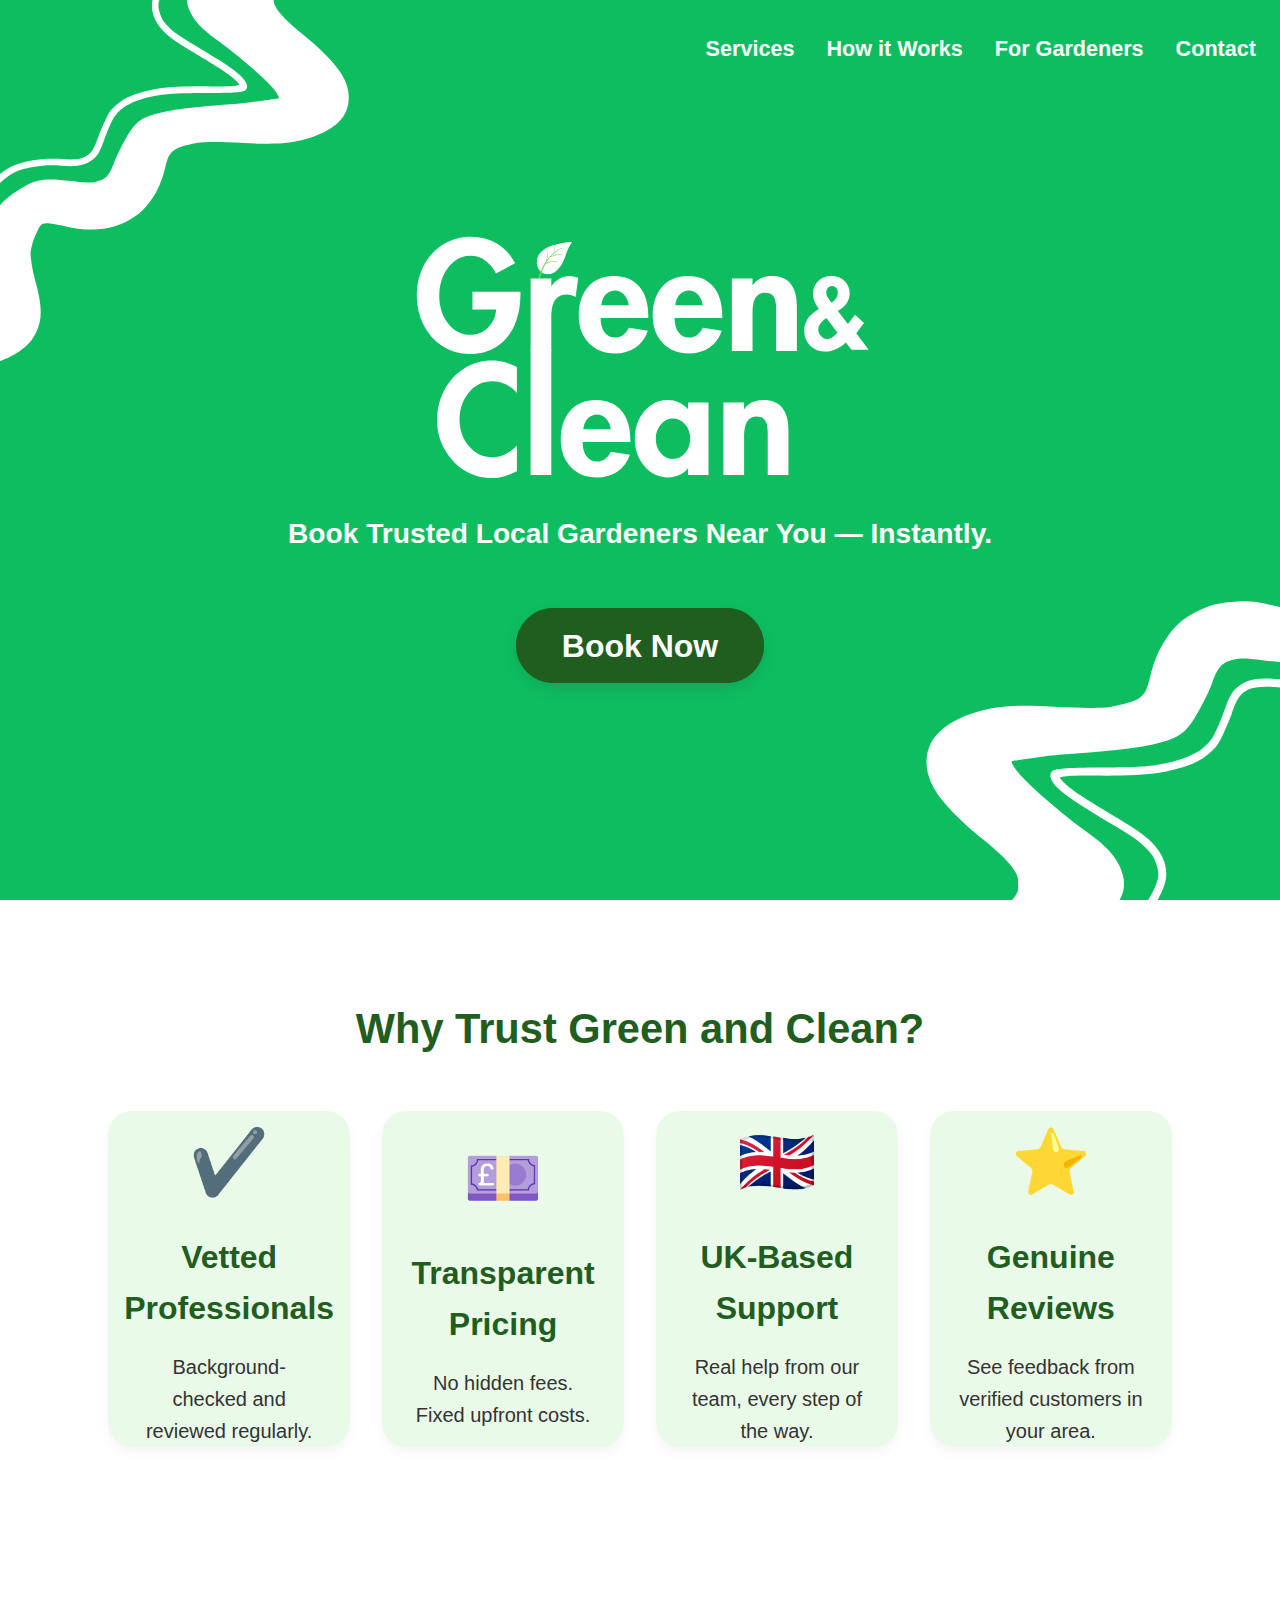
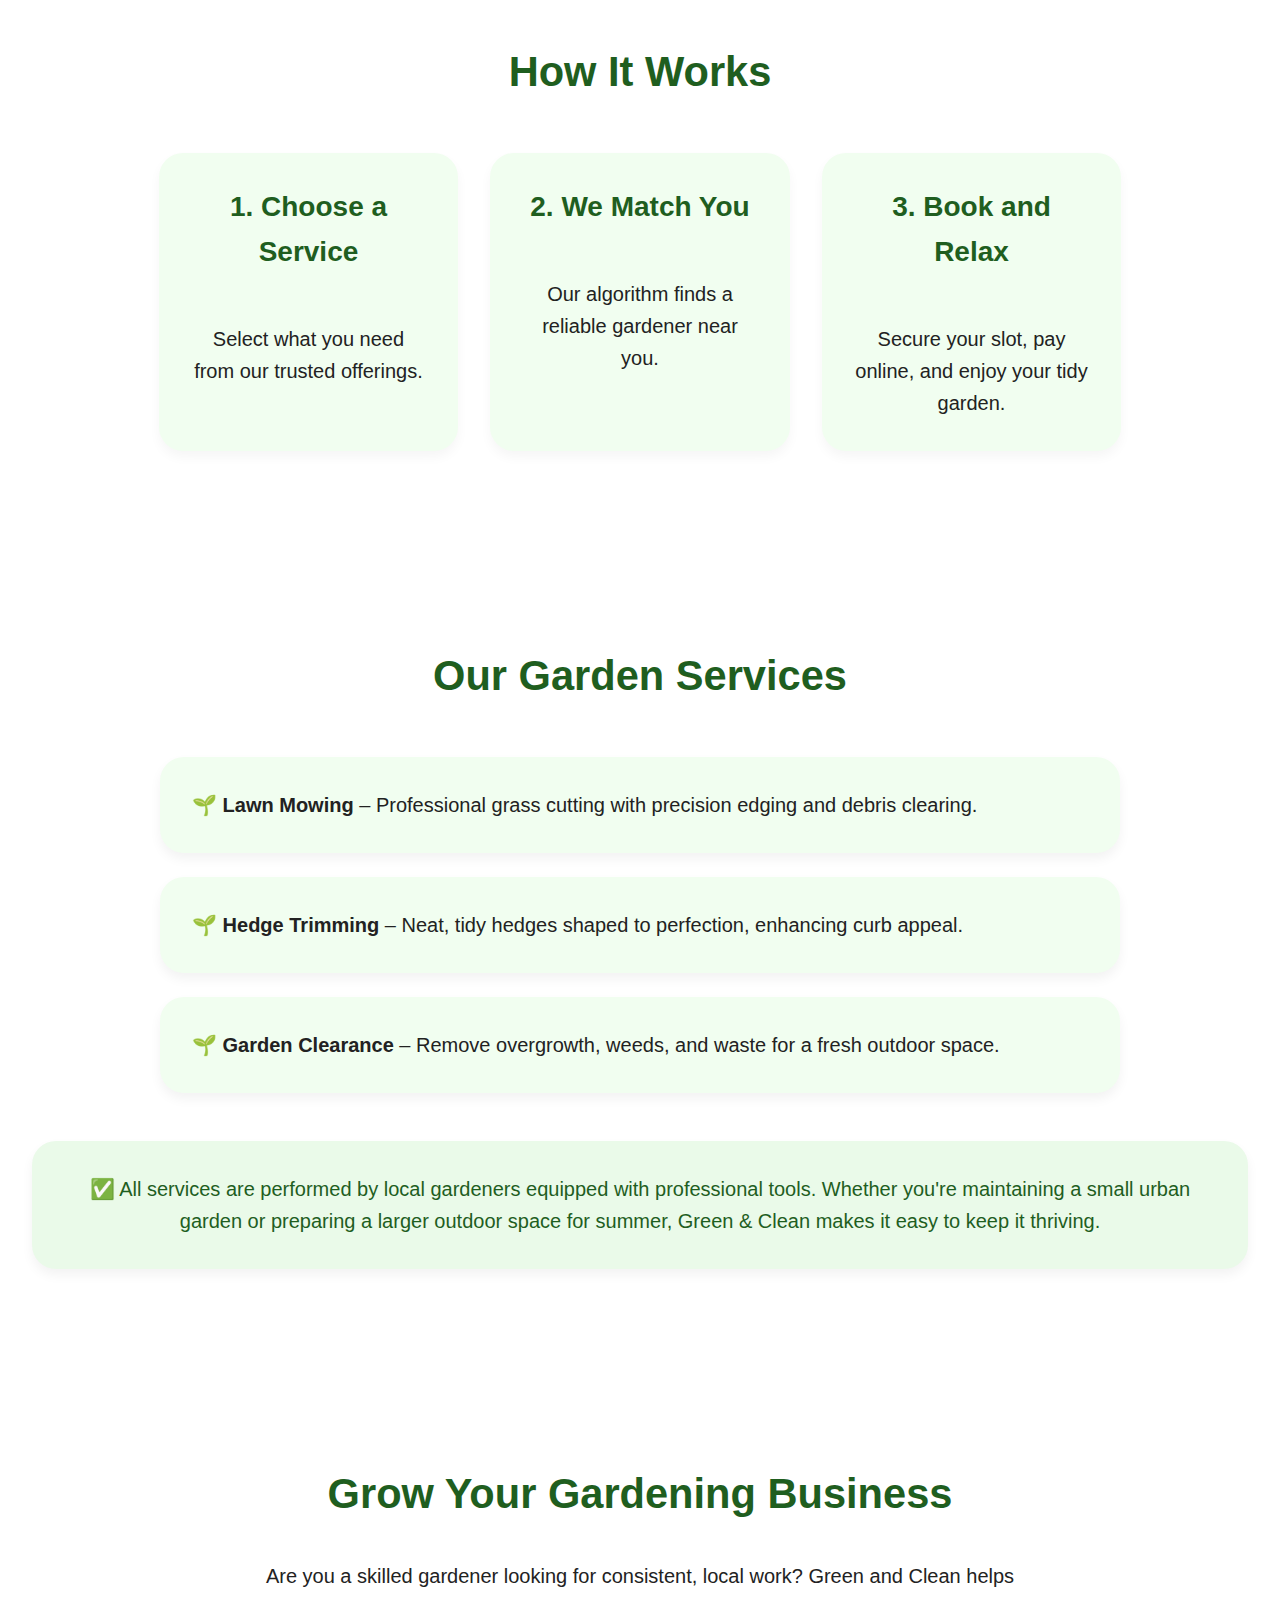
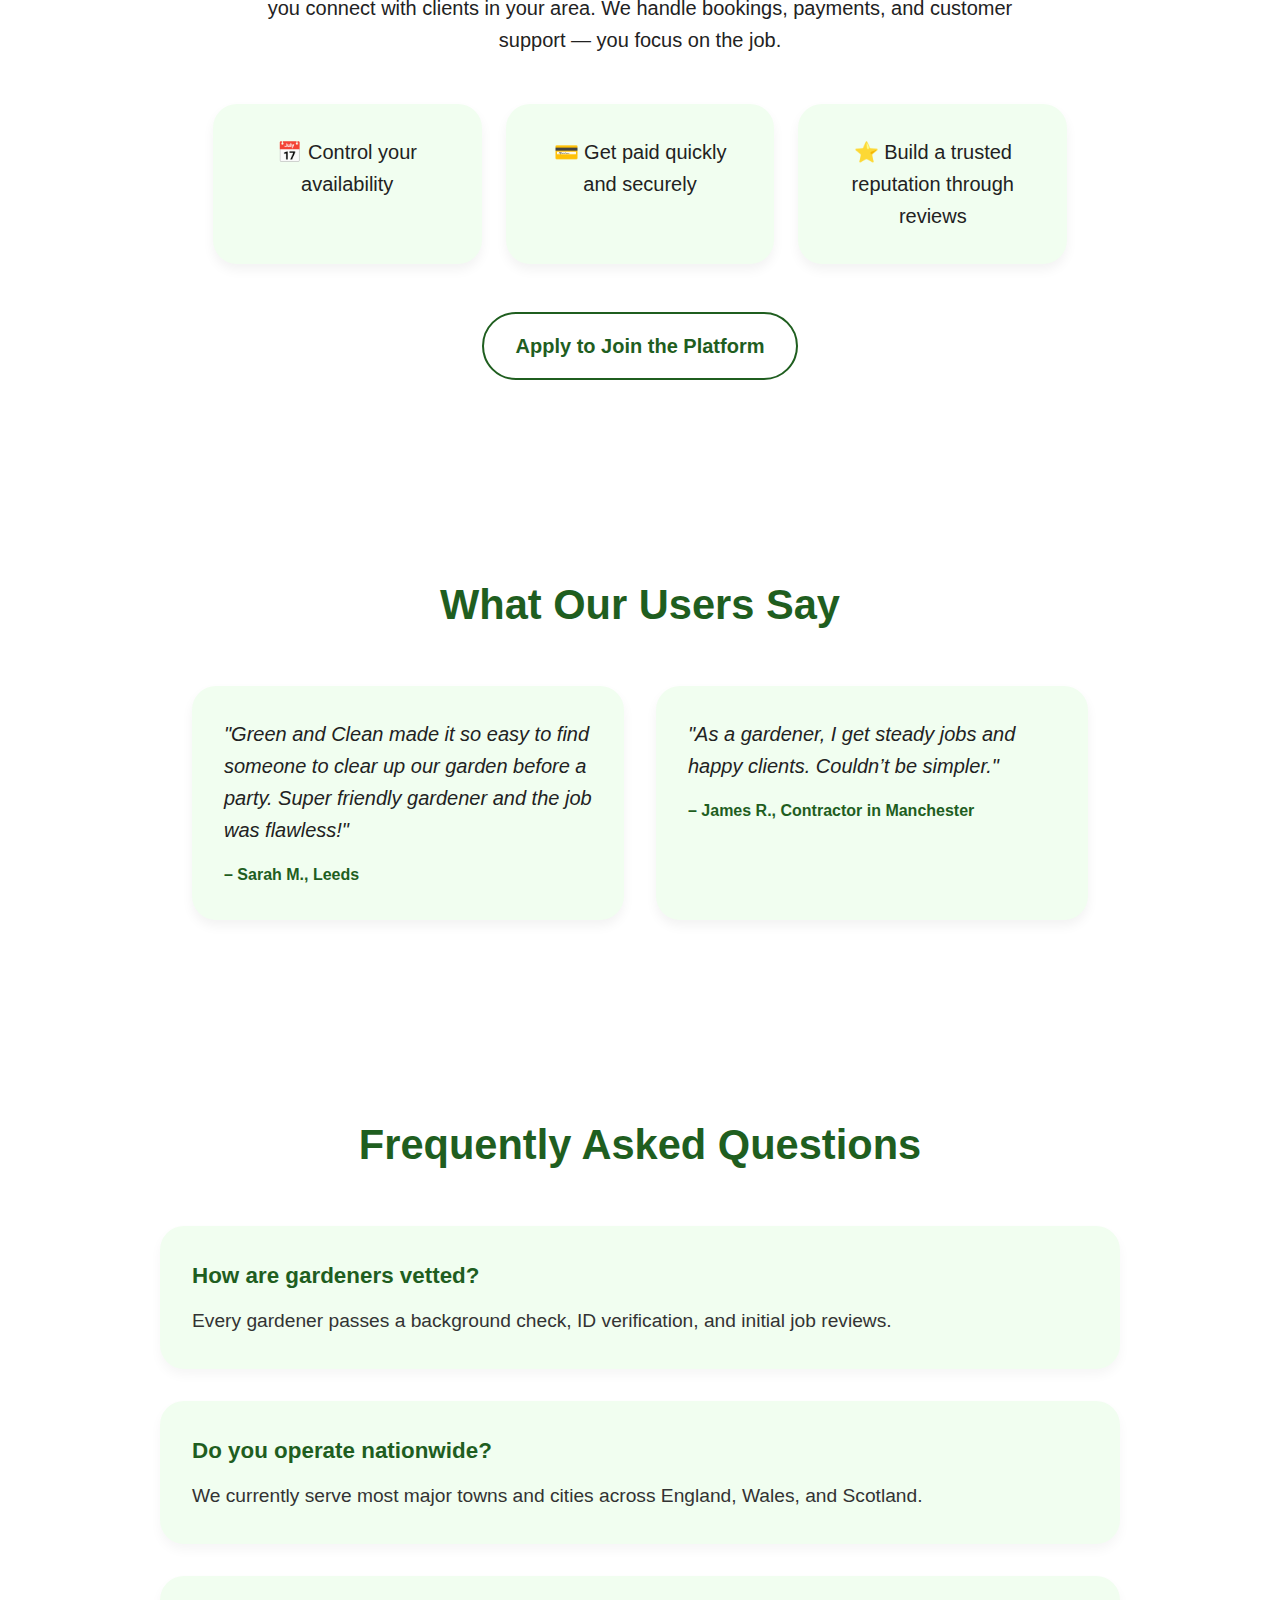
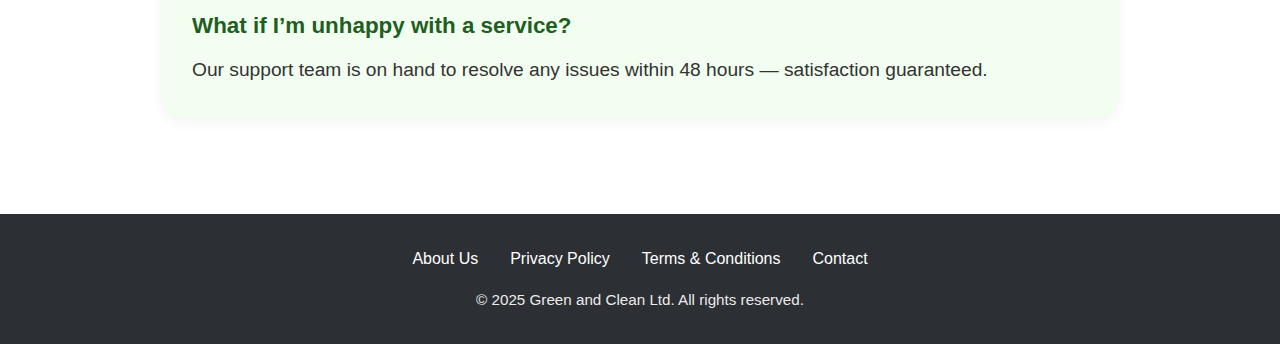
==== commit e1818531: "sublt chnages" ====
--- a/index.html
+++ b/index.html
@@ -9,6 +9,7 @@
   <link href="https://fonts.googleapis.com/css2?family=Inter:wght@400;600;700&display=swap" rel="stylesheet">
 </head>
 <body>
+    <a href="#services" class="floating-cta" id="floatingBookNow">Book Now</a>
 
 
 <!-- HERO SECTION -->
@@ -161,8 +162,8 @@
   </section>
   
   
-  <!-- FOOTER -->
-  <footer id="contact" class="footer">
+<!-- FOOTER -->
+<footer id="contact" class="footer">
     <div class="footer-links">
       <a href="#">About Us</a>
       <a href="#">Privacy Policy</a>
@@ -171,4 +172,29 @@
     </div>
     <p>&copy; 2025 Green and Clean Ltd. All rights reserved.</p>
   </footer>
-  +  
+  <!-- FLOATING BOOK NOW CTA -->
+  <a href="#services" class="floating-cta" id="floatingBookNow">Book Now</a>
+  
+  <!-- SCRIPT: Show button after hero fully off screen -->
+  <script>
+    const hero = document.querySelector('.hero-banner');
+    const button = document.getElementById('floatingBookNow');
+  
+    const observer = new IntersectionObserver(
+      ([entry]) => {
+        if (!entry.isIntersecting && entry.boundingClientRect.bottom <= 0) {
+          button.classList.add('show');
+          setTimeout(() => button.classList.add('pulsing'), 300);
+        } else {
+          button.classList.remove('show', 'pulsing');
+        }
+      },
+      { threshold: 0 }
+    );
+  
+    if (hero) observer.observe(hero);
+  </script>
+  </body>
+  </html>
+  
--- a/styles.css
+++ b/styles.css
@@ -107,12 +107,8 @@
   
   /* BOOK NOW BUTTON */
   .book-now-container {
-    position: absolute;
-    bottom: 14%;
-    left: 50%;
-    transform: translateX(-50%);
-    z-index: 5;
-  }
+    margin-top: 2rem;
+  }  
   
   .large-cta {
     background-color: #1f5e1f;
@@ -165,10 +161,6 @@
       font-size: 1.15rem;
       padding: 0 1rem;
       max-width: 90vw;
-    }
-  
-    .book-now-container {
-      bottom: 18%;
     }
   
     .large-cta {
@@ -239,6 +231,64 @@
       width: clamp(400px, 28vw, 520px);
     }
   }
+  
+/* FLOATING CTA BUTTON */
+.floating-cta {
+    position: fixed;
+    bottom: 1.2rem;
+    right: 1rem;
+    background-color: #1f5e1f;
+    color: #ffffff;
+    border: none;
+    border-radius: 999px;
+    font-weight: 800;
+    text-decoration: none;
+    text-align: center;
+    z-index: 999;
+    opacity: 0;
+    pointer-events: none;
+    transition: opacity 0.4s ease-in-out, transform 0.3s ease;
+    box-shadow: 0 6px 14px rgba(0, 0, 0, 0.2);
+    padding: 0.6rem 1.4rem;
+    font-size: 1rem;
+  }
+  
+  /* Show state */
+  .floating-cta.show {
+    opacity: 1;
+    pointer-events: auto;
+  }
+  
+  /* Subtle pulse animation */
+  @keyframes pulse {
+    0% { transform: scale(1); }
+    50% { transform: scale(1.06); }
+    100% { transform: scale(1); }
+  }
+  
+  .floating-cta.pulsing {
+    animation: pulse 1.6s ease-in-out 1;
+    animation-delay: 0.3s;
+  }
+  
+  /* Tablet/Desktop: Slightly larger + offset */
+  @media (min-width: 768px) {
+    .floating-cta {
+      font-size: 1.1rem;
+      padding: 0.75rem 1.8rem;
+      bottom: 2rem;
+      right: 2rem;
+    }
+  }
+  
+  /* Large desktop: Match large CTA exactly */
+  @media (min-width: 1366px) {
+    .floating-cta {
+      font-size: 1.3rem;
+      padding: 1rem 2.2rem;
+    }
+  }
+  
   
   
   
@@ -545,7 +595,10 @@
       width: 80%;
     }
   }  
-  
+ 
+  
+
+
 /* TESTIMONIALS */
 .testimonials {
     background-color: #ffffff;
@@ -647,6 +700,28 @@
     color: #333;
     line-height: 1.6;
   }
+
+  @media (max-width: 768px) {
+    .faq {
+      padding: 4rem 1rem 3rem; /* tighter top and bottom */
+    }
+  
+    .faq h2 {
+      margin-bottom: 2rem;
+      font-size: 2rem;
+      line-height: 1.3;
+    }
+  
+    .faq-item p {
+      max-width: 90%;
+      margin: 0 auto;
+      font-size: 1rem;
+    }
+  
+    .faq-wrapper {
+      gap: 1.5rem;
+    }
+  }  
   
   /* FOOTER */
   .footer {
@@ -713,4 +788,23 @@
     }
   }
   
+  @media (max-width: 768px) {
+    .trust-section,
+    .how-it-works,
+    .services,
+    .contractors,
+    .testimonials,
+    .faq {
+      padding: 3rem 1rem;
+    }
+  
+    .trust-section h2,
+    .how-it-works h2,
+    .services h2,
+    .contractors h2,
+    .testimonials h2,
+    .faq h2 {
+      margin-bottom: 1.5rem;
+    }
+  }
   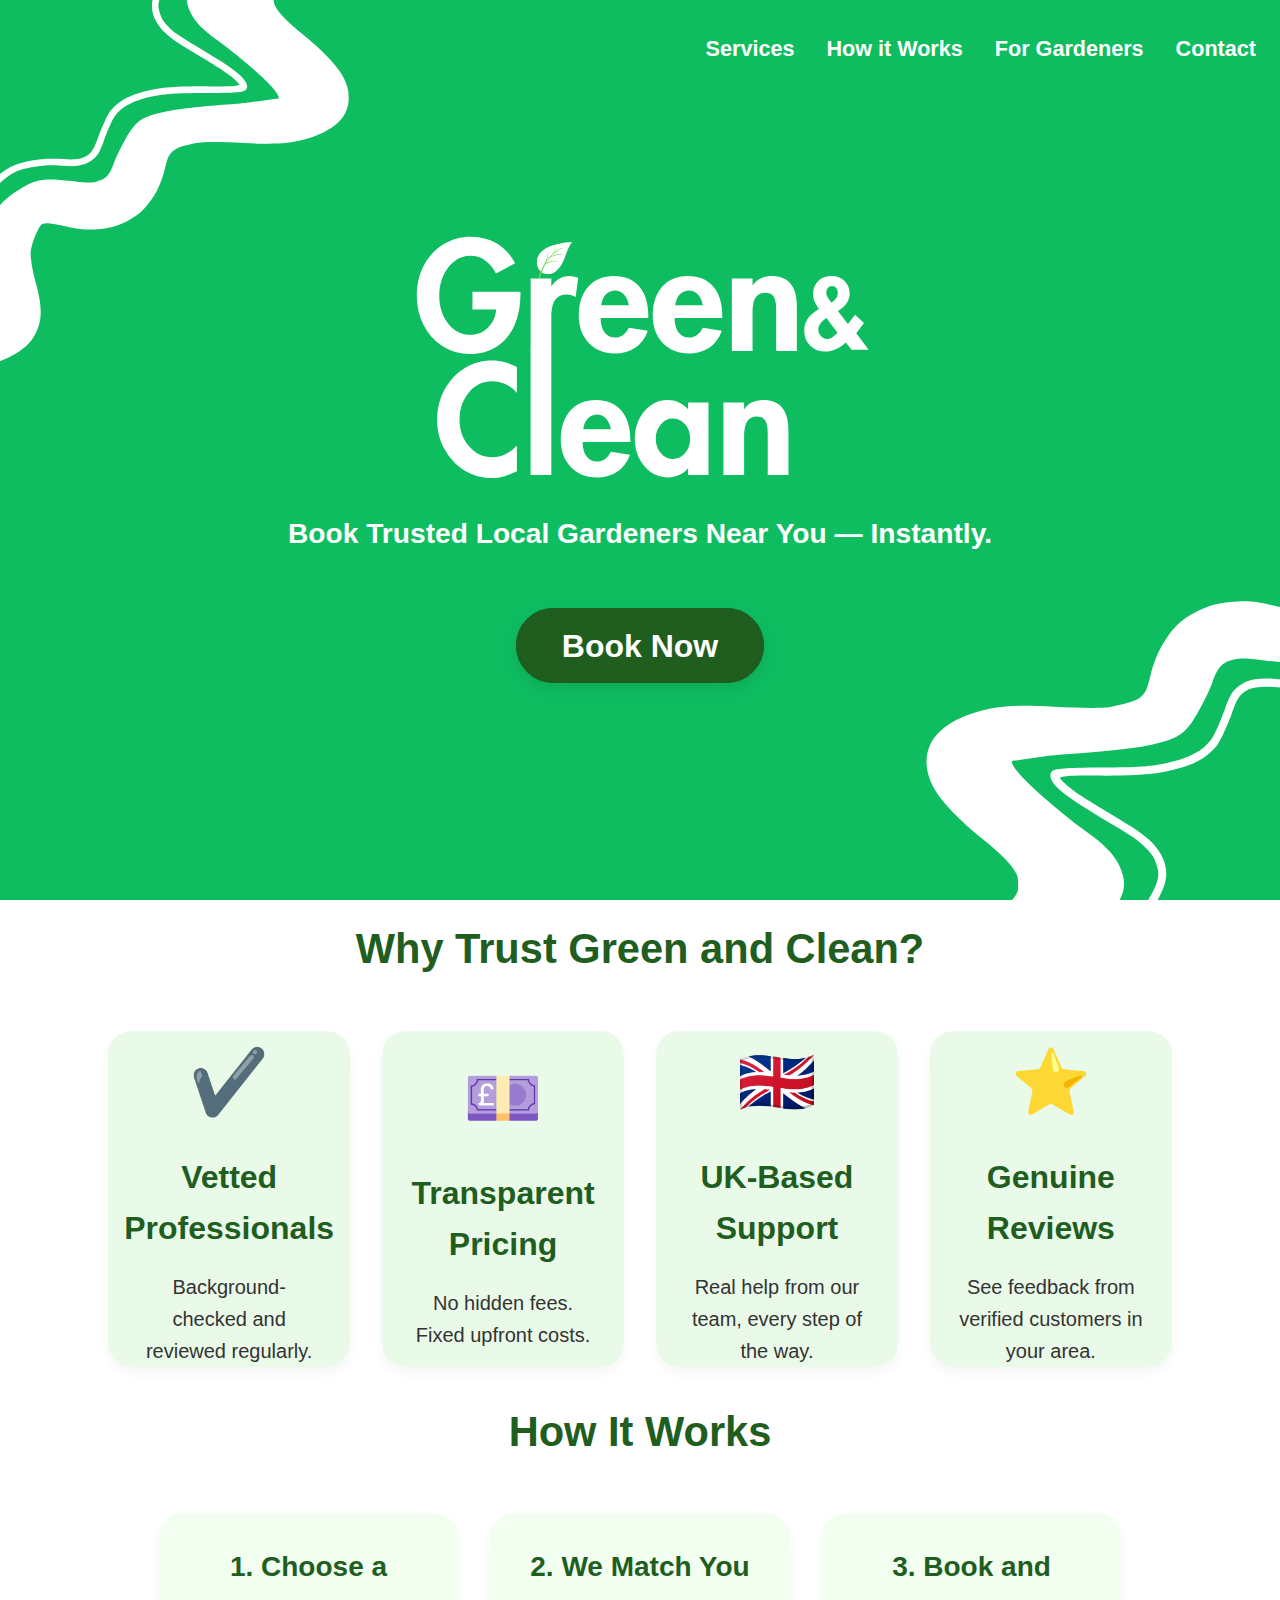
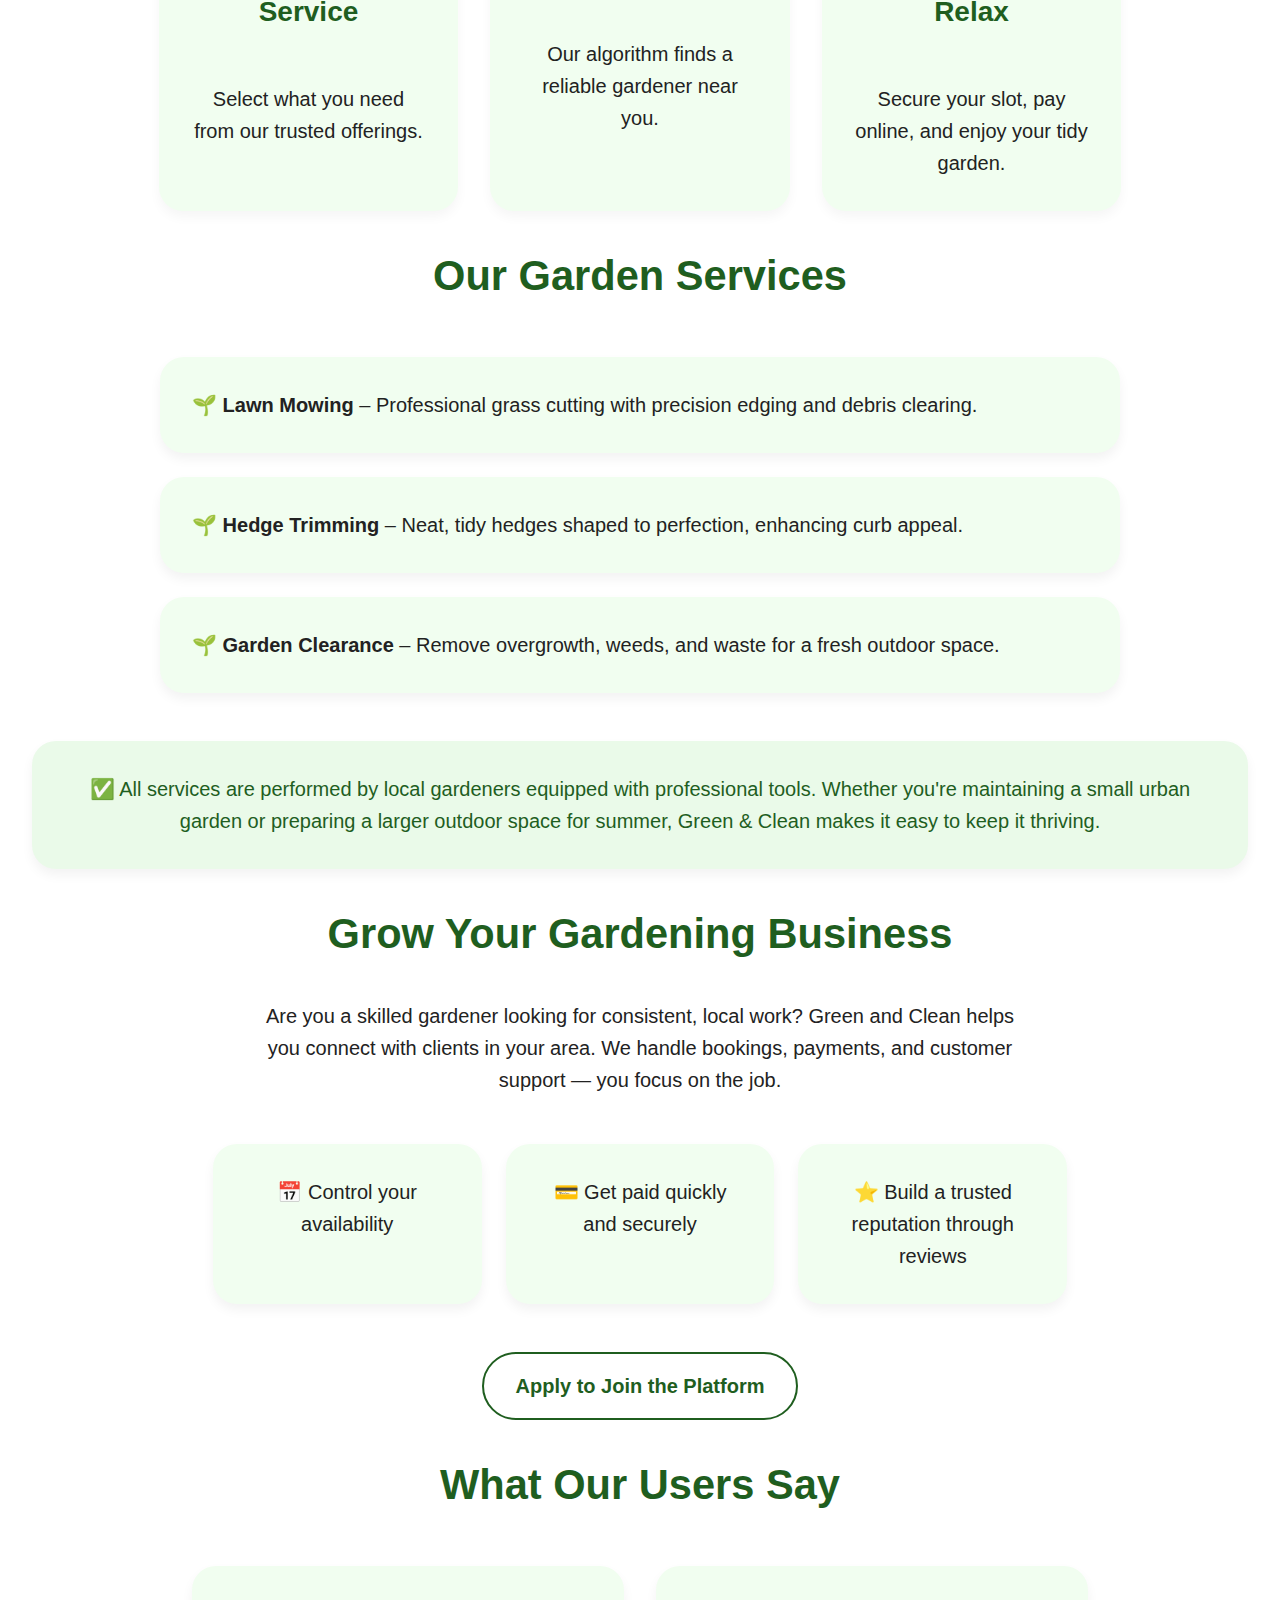
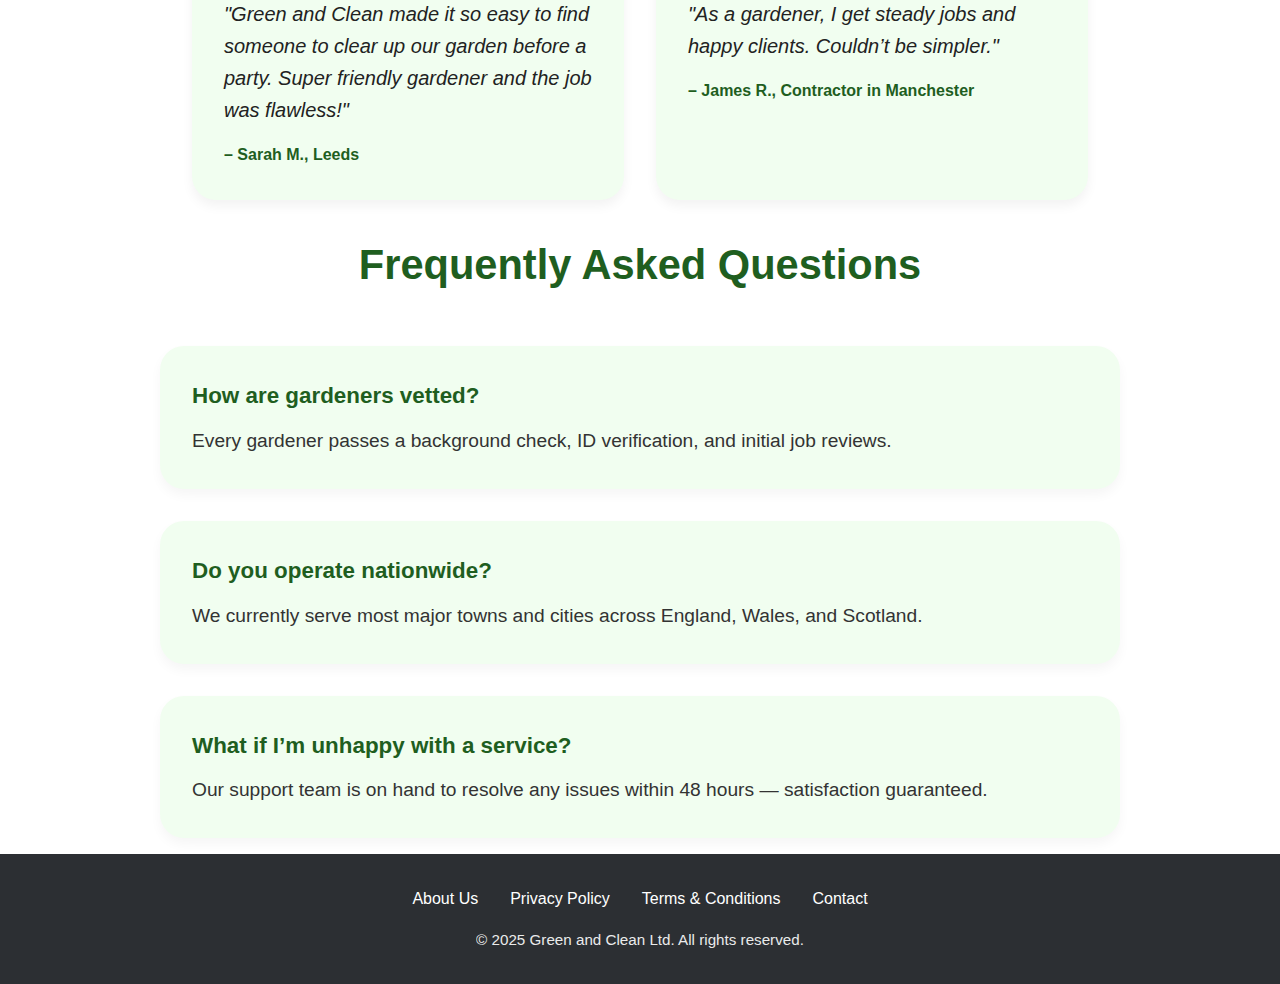
==== commit db9870bd: "added booking page" ====
--- a/index.html
+++ b/index.html
@@ -9,7 +9,7 @@
   <link href="https://fonts.googleapis.com/css2?family=Inter:wght@400;600;700&display=swap" rel="stylesheet">
 </head>
 <body>
-    <a href="#services" class="floating-cta" id="floatingBookNow">Book Now</a>
+    <a href="booking.html" class="floating-cta" id="floatingBookNow">Book Now</a>
 
 
 <!-- HERO SECTION -->
@@ -31,7 +31,7 @@
       />
       <p class="hero-tagline">Book Trusted Local Gardeners Near You — Instantly.</p>
       <div class="book-now-container">
-        <a href="#services" class="cta large-cta">Book Now</a>
+        <a href="booking.html" class="cta large-cta">Book Now</a>
       </div>
     </div>
   
--- a/styles.css
+++ b/styles.css
@@ -297,7 +297,7 @@
   .trust-section {
     width: 100%;
     background-color: #ffffff;
-    padding: 6rem 2rem;
+    padding: 1rem 2rem;
     text-align: center;
   }
   
@@ -399,7 +399,7 @@
   /* HOW IT WORKS */
   .how-it-works {
     background-color: #ffffff;
-    padding: 6rem 2rem;
+    padding: 1rem 2rem;
     text-align: center;
   }
   
@@ -461,7 +461,7 @@
 /* SERVICES */
 .services {
     background-color: #ffffff;
-    padding: 6rem 2rem;
+    padding: 1rem 2rem;
     text-align: center;
   }
   
@@ -522,7 +522,7 @@
   /* CONTRACTORS SECTION */
 .contractors {
     background-color: #ffffff;
-    padding: 6rem 2rem;
+    padding: 1rem 2rem;
     text-align: center;
   }
   
@@ -602,7 +602,7 @@
 /* TESTIMONIALS */
 .testimonials {
     background-color: #ffffff;
-    padding: 6rem 2rem;
+    padding: 1rem 2rem;
     text-align: center;
   }
   
@@ -654,7 +654,7 @@
   /* FAQ */
   .faq {
     background-color: #ffffff;
-    padding: 6rem 2rem;
+    padding: 1rem 2rem;
     text-align: center;
   }
   
@@ -795,7 +795,7 @@
     .contractors,
     .testimonials,
     .faq {
-      padding: 3rem 1rem;
+      padding: 1rem 1rem;
     }
   
     .trust-section h2,
@@ -807,4 +807,115 @@
       margin-bottom: 1.5rem;
     }
   }
+
+/* === BOOKING HEADER FIX (Scoped to Booking Page) === */
+.booking-page {
+    min-height: 100vh;
+    display: flex;
+    flex-direction: column;
+  }
+  
+  .booking-page > section.services {
+    flex: 1;
+  }
+  
+  .booking-header {
+    background-color: #0fbd61;
+    padding: 4rem 2rem;
+    position: relative;
+    text-align: center;
+    display: flex;
+    align-items: center;
+    justify-content: center;
+    min-height: 120px;
+    height: auto;
+  }
+  
+  .booking-header-center {
+    position: absolute;
+    left: 50%;
+    transform: translateX(-50%);
+    z-index: 2;
+  }
+  
+  .booking-logo {
+    max-height: 100px;
+    height: auto;
+    width: auto;
+  }
+  
+  .booking-header-right {
+    z-index: 2;
+  }
+  
+  .booking-squiggle {
+    position: absolute;
+    top: -20px;
+    left: 0px;
+    width: clamp(80px, 11vw, 130px);
+    height: auto;
+    opacity: 0.95;
+    z-index: 1;
+  }
+  
+  /* === TOPBAR HOME LINK === */
+  .booking-topbar {
+    position: absolute;
+    top: 1.2rem;
+    right: 1.5rem;
+    z-index: 10;
+  }
+  
+  .booking-home-link {
+    color: #ffffff;
+    font-size: 1.35rem;
+    font-weight: 700;
+    text-decoration: none;
+    position: relative;
+    transition: color 0.25s ease-in-out;
+  }
+  
+  .booking-home-link::after {
+    content: "";
+    position: absolute;
+    left: 0;
+    bottom: -4px;
+    width: 100%;
+    height: 2px;
+    background-color: #fff;
+    opacity: 0;
+    transform: translateY(3px);
+    transition: all 0.3s ease;
+  }
+  
+  .booking-home-link:hover {
+    color: #eafae9;
+  }
+  
+  .booking-home-link:hover::after {
+    opacity: 1;
+    transform: translateY(0);
+  }
+  
+  /* === RESPONSIVE BOOKING HEADER === */
+  @media (max-width: 768px) {
+    .booking-header {
+      flex-direction: column;
+      padding: 1rem;
+      gap: 0.75rem;
+    }
+  
+    .booking-header-center {
+      position: static;
+      transform: none;
+    }
+  
+    .booking-logo {
+      max-height: 60px;
+    }
+  
+    .booking-header-right {
+      position: static;
+    }
+  }
   